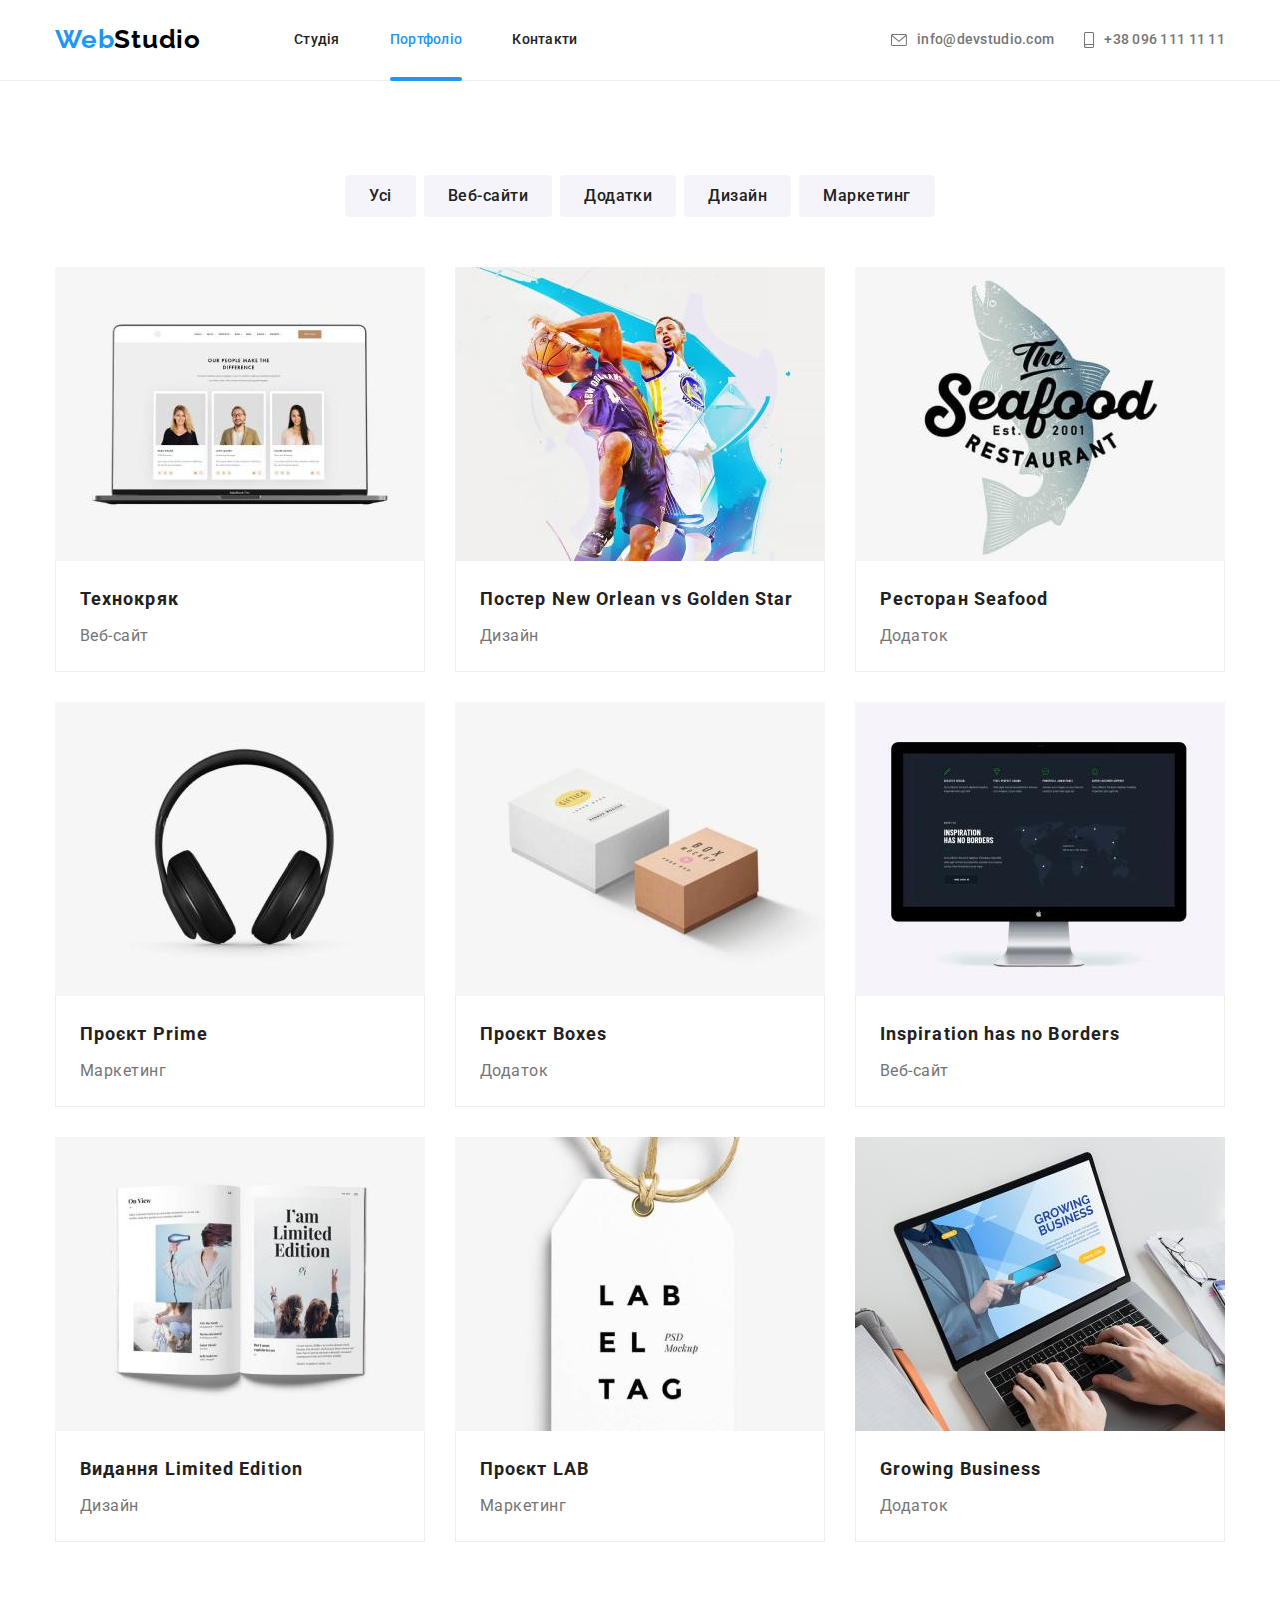
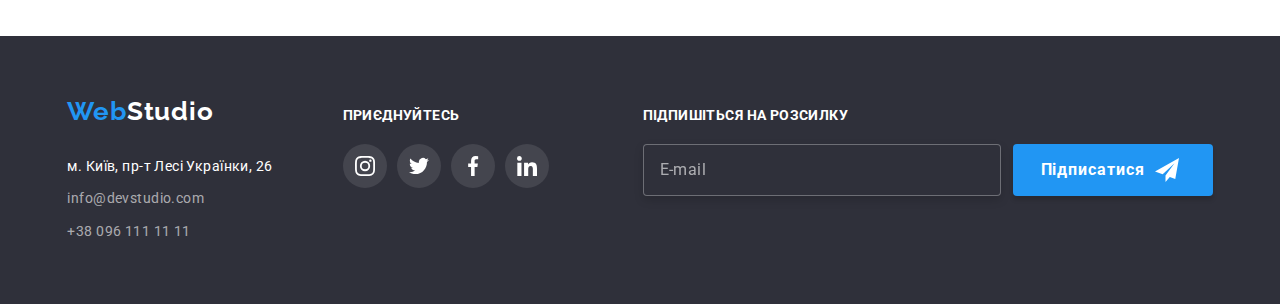
==== portfolio.html @ 41d8b54c "адаптує project" ====
<!DOCTYPE html>
<html lang="uk">
<head>
    <meta charset="UTF-8">
    <meta http-equiv="X-UA-Compatible" content="IE=edge">
    <meta name="viewport" content="width=device-width, initial-scale=1.0">
    <link rel="preconnect" href="https://fonts.googleapis.com">
    <link rel="preconnect" href="https://fonts.gstatic.com" crossorigin>
    <link href="https://fonts.googleapis.com/css2?family=Raleway:wght@700&family=Roboto:wght@400;500;700;900&display=swap"
        rel="stylesheet">
        
    <title>Сайт-Студія</title>

    <link rel="stylesheet" href="https://cdnjs.cloudflare.com/ajax/libs/modern-normalize/1.1.0/modern-normalize.min.css">
    <link rel="stylesheet" href="./css/main.min.css">
</head>
<body>

    <!--header-->
    <header class="page-header">
        <div class="container container--header">
            
            <nav class="bloc-nav">
                <a class="logo bloc-nav__logo" href="./index.html">
                    Web<span class="logo__accent">Studio</span>
                </a>
        
                <ul class="navigation-list">
                    <li class="navigation-list__item"><a class="navigation-list__link" href="./index.html">Студія</a></li>
                    <li class="navigation-list__item"><a class="navigation-list__link navigation-list__link--current" href="./portfolio.html">Портфоліо</a></li>
                    <li class="navigation-list__item"><a class="navigation-list__link" href="">Контакти</a></li>
                </ul>
            </nav>
        
            <ul class="contact-list">
                <li class="contact-list__item">
                    <a class="contact-list__link" href="mailto:info@devstudio.com">
                        <svg class="contact-list__icon" width="16" height="12">
                            <use href="./images/icons.svg#icon-envelope"></use>
                        </svg>
                        info@devstudio.com   
                    </a>
                </li>  

                <li class="contact-list__item">
                    <a class="contact-list__link" href="tel:+380961111111">
                        <svg class="contact-list__icon" width="10" height="16">
                            <use href="./images/icons.svg#icon-phone"></use>
                        </svg>
                        +38 096 111 11 11   
                    </a>
                </li> 
            </ul>
            
        </div>
    </header>
    
    <!--main Портфоліо-->
    <main class="page-portfolio">

        <!-- Секція "project" -->
        <section class="section">
            <div class="container">

                <!--Скритий заголовок-->
                <h1 class="visually-hidden">Портфоліо</h1>
                <ul class="filter-list">
                    <li class="filter-list__item">
                        <button class="filter-list__btn" type="button">Усі</button>
                    </li>
                    <li class="filter-list__item">
                        <button class="filter-list__btn" type="button">Веб-сайти</button>
                    </li>
                    <li class="filter-list__item">
                        <button class="filter-list__btn" type="button">Додатки</button>
                    </li>
                    <li class="filter-list__item">
                        <button class="filter-list__btn" type="button">Дизайн</button>
                    </li>
                    <li class="filter-list__item">
                        <button class="filter-list__btn" type="button">Маркетинг</button>
                    </li>
                </ul>
            
                <ul class="project-list">
                    <li class="project-list__item">
                        <a class="project-list__link" href="">

                            <div class="project-list__container">
                                <img src="./images/web-technokr.jpg" alt="Вигляд сайту Технокряк" width="370" height="294">
                                
                                <!-- Вспливаюча картка -->
                                <div class="project-list__overlay">
                                    <p class="project-list__text">
                                        Ресурс пропонує комплексні пропозиції з різним рівнем 
                                        функціоналу та сервісів. Все це дозволить відвідувачу 
                                        отримати вичерпні відомості про компанію чи приватну особу.
                                    </p>
                                </div>
                            </div>

                            <div class="project-list__card project-list__card--first">
                                <h2 class="project-list__title">Технокряк</h2>
                                <p class="project-list__descr">Веб-сайт</p>
                            </div>
                        </a>
                    </li>

                    <li class="project-list__item">
                        <a class="project-list__link" href="">

                            <div class="project-list__container">
                                <img src="./images/des-basket.jpg" alt="Два баскетболіста з м'ячем" width="370" height="294">
                            
                                <!-- Вспливаюча картка -->
                                <div class="project-list__overlay">
                                    <p class="project-list__text">
                                        Ресурс пропонує комплексні пропозиції з різним рівнем 
                                        функціоналу та сервісів. Все це дозволить відвідувачу 
                                        отримати вичерпні відомості про компанію чи приватну особу.
                                    </p>
                                </div>
                            </div>

                            <div class="project-list__card">
                                <h2 class="project-list__title">Постер New Orlean vs Golden Star</h2>
                                <p class="project-list__descr">Дизайн</p>
                            </div>
                        </a>
                    </li>

                    <li class="project-list__item">
                        <a class="project-list__link" href="">

                            <div class="project-list__container">
                                <img src="./images/add-seafood.jpg" alt="Логотип ресторану Seafood" width="370" height="294">

                                <!-- Вспливаюча картка -->
                                <div class="project-list__overlay">
                                    <p class="project-list__text">
                                        Ресурс пропонує комплексні пропозиції з різним рівнем 
                                        функціоналу та сервісів. Все це дозволить відвідувачу 
                                        отримати вичерпні відомості про компанію чи приватну особу.
                                    </p>
                                </div>
                            </div>

                            <div class="project-list__card">
                                <h2 class="project-list__title">Ресторан Seafood</h2>
                                <p class="project-list__descr">Додаток</p>
                            </div>    
                        </a>
                    </li>

                    <li class="project-list__item">
                        <a class="project-list__link" href="">

                            <div class="project-list__container">
                                <img src="./images/mark-prime.jpg" alt="Великі навушники" width="370" height="294">

                                <!-- Вспливаюча картка -->
                                <div class="project-list__overlay">
                                    <p class="project-list__text">
                                        Ресурс пропонує комплексні пропозиції з різним рівнем 
                                        функціоналу та сервісів. Все це дозволить відвідувачу 
                                        отримати вичерпні відомості про компанію чи приватну особу.
                                    </p>
                                </div>
                            </div>

                            <div class="project-list__card">
                                <h2 class="project-list__title">Проєкт Prime</h2>
                                <p class="project-list__descr">Маркетинг</p>
                            </div>
                        </a>
                    </li>

                    <li class="project-list__item">
                        <a class="project-list__link" href="">

                            <div class="project-list__container">
                                <img src="./images/add-boxes.jpg" alt="Вигляд додатку Boxes" width="370" height="294">

                                <!-- Вспливаюча картка -->
                                <div class="project-list__overlay">
                                    <p class="project-list__text">
                                        Ресурс пропонує комплексні пропозиції з різним рівнем 
                                        функціоналу та сервісів. Все це дозволить відвідувачу 
                                        отримати вичерпні відомості про компанію чи приватну особу.
                                    </p>
                                </div>
                            </div>

                            <div class="project-list__card">
                                <h2 class="project-list__title">Проєкт Boxes</h2>
                                <p class="project-list__descr">Додаток</p>
                            </div>
                        </a>
                    </li>

                    <li class="project-list__item">
                        <a class="project-list__link" href="">

                            <div class="project-list__container">
                                <img src="./images/web-inspiration.jpg" alt="Монітор комп'ютера" width="370" height="294">

                                <!-- Вспливаюча картка -->
                                <div class="project-list__overlay">
                                    <p class="project-list__text">
                                        Ресурс пропонує комплексні пропозиції з різним рівнем 
                                        функціоналу та сервісів. Все це дозволить відвідувачу 
                                        отримати вичерпні відомості про компанію чи приватну особу.
                                    </p>
                                </div>
                            </div>

                            <div class="project-list__card">
                                <h2 class="project-list__title">Inspiration has no Borders</h2>
                                <p class="project-list__descr">Веб-сайт</p>
                            </div>
                        </a>
                    </li>

                    <li class="project-list__item">
                        <a class="project-list__link" href="">

                            <div class="project-list__container">
                                <img src="./images/des-limited.jpg" alt="Журнал Limited Edition" width="370" height="294">

                                <!-- Вспливаюча картка -->
                                <div class="project-list__overlay">
                                    <p class="project-list__text">
                                        Ресурс пропонує комплексні пропозиції з різним рівнем 
                                        функціоналу та сервісів. Все це дозволить відвідувачу 
                                        отримати вичерпні відомості про компанію чи приватну особу.
                                    </p>
                                </div>
                            </div>

                            <div class="project-list__card">
                                <h2 class="project-list__title">Видання Limited Edition</h2>
                                <p class="project-list__descr">Дизайн</p>
                            </div>
                        </a>
                    </li>

                    <li class="project-list__item">
                        <a class="project-list__link" href="">

                            <div class="project-list__container">
                                <img src="./images/mark-lab.jpg" alt="Логотип проєкту LAB" width="370" height="294">

                                <!-- Вспливаюча картка -->
                                <div class="project-list__overlay">
                                    <p class="project-list__text">
                                        Ресурс пропонує комплексні пропозиції з різним рівнем 
                                        функціоналу та сервісів. Все це дозволить відвідувачу 
                                        отримати вичерпні відомості про компанію чи приватну особу.
                                    </p>
                                </div>
                            </div>

                            <div class="project-list__card">
                                <h2 class="project-list__title">Проєкт LAB</h2>
                                <p class="project-list__descr">Маркетинг</p>
                            </div>
                        </a>
                    </li>

                    <li class="project-list__item">
                        <a class="project-list__link" href="">

                            <div class="project-list__container">
                                <img src="./images/add-business.jpg" alt="Ноутбук з додатком Growing Business" width="370" height="294">

                                <!-- Вспливаюча картка -->
                                <div class="project-list__overlay">
                                    <p class="project-list__text">
                                        Ресурс пропонує комплексні пропозиції з різним рівнем 
                                        функціоналу та сервісів. Все це дозволить відвідувачу 
                                        отримати вичерпні відомості про компанію чи приватну особу.
                                    </p>
                                </div>
                            </div>

                            <div class="project-list__card">
                                <h2 class="project-list__title">Growing Business</h2>
                                <p class="project-list__descr">Додаток</p>
                            </div>
                        </a>
                    </li>
                </ul>

            </div>
        </section>

    </main>

    <!--footer-->
   <footer class="page-footer">
        <div class="container container--footer">
    
            <div class="bloc-residence">
                <a class="logo bloc-residence__logo" href="./index.html">
                    Web<span class="logo__accent bloc-residence__logo__accent">Studio</span>
                </a>

                <address class="residence">
                    <ul class="residence-list">
                        <li class="residence-list__item"><a class="residence-list__descr" href="https://goo.gl/maps/CPtrU1FHBa2aNyZL9" target="_blank"
                            rel="noopener noreferrer nofollow">м. Київ, пр-т Лесі Українки, 26</a>
                        </li>
                        <li class="residence-list__item"><a class="residence-list__link" href="mailto:info@devstudio.com">info@devstudio.com</a></li>
                        <li class="residence-list__item"><a class="residence-list__link" href="tel:+380961111111">+38 096 111 11 11</a></li>
                    </ul>
                </address>
            </div>

            <div class="bloc-join">
                <h3 class="bloc-join__title"><em class="bloc-join__slogan">Приєднуйтесь</em></h3>

                <!-- Блок  social-list -->

                <ul class="social-list">
                    <li class="social-list__item">
                        <a class="social-list__link bloc-join__social-list__link" aria-label="Instagram" href="">
                            <svg class="social-list__icon" width="20" height="20">
                                <use href="./images/icons.svg#icon-instagram"></use>
                            </svg>   
                        </a>
                    </li>  

                    <li class="social-list__item">
                        <a class="social-list__link bloc-join__social-list__link" aria-label="Twitter" href="">
                            <svg class="social-list__icon" width="20" height="20">
                                <use href="./images/icons.svg#icon-twitter"></use>
                            </svg>   
                        </a>
                    </li>  

                    <li class="social-list__item">
                        <a class="social-list__link bloc-join__social-list__link" aria-label="Facebook" href="">
                            <svg class="social-list__icon" width="20" height="20">
                                <use href="./images/icons.svg#icon-facebook"></use>
                            </svg>   
                        </a>
                    </li> 
                                
                    <li class="social-list__item">
                        <a class="social-list__link bloc-join__social-list__link" aria-label="Linkedin" href="">
                            <svg class="social-list__icon" width="20" height="20">
                                <use href="./images/icons.svg#icon-linkedin"></use>
                            </svg>   
                        </a>
                    </li> 

                </ul>
            </div>

            <div class="bloc-send">
                <p class="bloc-send__title">Підпишіться на розсилку</p>

                <form class="bloc-send__form">
                    <input class="bloc-send__input" type="email" name="send-mail" id="send-mail" placeholder="E-mail">

                    <button class="bloc-send__btn-submit" type="submit">Підписатися
                        <svg class="bloc-send__icon" width="24" height="24">
                            <use href="./images/icons.svg#icon-send"></use>
                        </svg>
                    </button> 

                </form>
            </div>

        </div>

    </footer>

</body>
</html>
---- css/main.min.css ----
:root{--primary-text-color: #757575;--secondary-text-color:#000000;--title-text-color: #212121;--accent-text-color:#FFFFFF;--link-text-color: rgba(255, 255, 255, 0.6);--primary-accent-color: #2196F3;--secondary-accent-color: #188CE8;--primary-background-color: #FFFFFF;--secondary-background-color: #F5F4FA;--hero-background-color:#C4C4C4;--footer-background-color: #2F303A;--header-border-color: #ECECEC;--project-border-color: #EEEEEE;--svg-primary-color: #AFB1B8;--footer-social-background-color:rgba(255, 255, 255, 0.1);--work-overlay-color:rgba(47, 48, 58, 0.8);--project-overlay-color: rgba(33, 150, 243, 0.9);--modal-backdrop-color:rgba(0, 0, 0, 0.2);--btn-shadow-color: rgba(0, 0, 0, 0.15);--team-shadow-color: 0px 1px 3px rgba(0, 0, 0, 0.12), 0px 1px 1px rgba(0, 0, 0, 0.14), 0px 2px 1px rgba(0, 0, 0, 0.2);--filter-shadow-color: 0px 3px 1px rgba(0, 0, 0, 0.1), 0px 1px 2px rgba(0, 0, 0, 0.08), 0px 2px 2px rgba(0, 0, 0, 0.12);--project-shadow-color: 0px 1px 1px rgba(0, 0, 0, 0.12), 0px 4px 4px rgba(0, 0, 0, 0.06), 1px 4px 6px rgba(0, 0, 0, 0.16);--drop-shadow-color: drop-shadow(0px 4px 4px rgba(0, 0, 0, 0.15));--form-placeholder-color: rgba(117, 117, 117, 0.5);--form-border-color: rgba(33, 33, 33, 0.2);--btn-border-color: rgba(0, 0, 0, 0.1);--form-footer-border-color: rgba(255, 255, 255, 0.3);--project-card-set-gap: 30px;--cubic-bezier: cubic-bezier(0.4, 0, 0.2, 1);--font-family-basic: Roboto, sans-serif;--font-family-special: "Raleway"}body{color:var(--primary-text-color);background-color:var(--primary-background-color);font-family:var(--font-family-basic)}h1,h2,h3,h4,h5,h6,p,ul{padding:0;margin:0}img{display:block;max-width:100%;height:auto}.section{padding-top:60px;padding-bottom:60px}@media screen and (min-width: 1200px){.section{padding-top:94px;padding-bottom:94px}}.container{padding-left:15px;padding-right:15px;margin-left:auto;margin-right:auto}@media screen and (min-width: 480px){.container{width:480px}}@media screen and (min-width: 768px){.container{width:768px}}@media screen and (min-width: 1200px){.container{width:1200px}}.visually-hidden{position:absolute;white-space:nowrap;width:1px;height:1px;overflow:hidden;border:0;padding:0;clip:rect(0 0 0 0);-webkit-clip-path:inset(50%);clip-path:inset(50%);margin:-1px}.logo{color:var(--primary-accent-color);font-family:var(--font-family-special);font-style:normal;font-weight:700;font-size:24px;line-height:1.16;letter-spacing:.03em;text-decoration:none}@media screen and (min-width: 1200px){.logo{font-size:26px;line-height:1.19}}.logo__accent{color:var(--secondary-text-color)}.page-header{border-bottom:1px solid var(--header-border-color)}.container--header{display:flex;align-items:center}.bloc-nav{display:flex}.bloc-nav__logo{display:block;padding-top:24px;padding-bottom:25px}.navigation-list{list-style:none;display:flex;margin-left:93px}.navigation-list__item:not(:first-child){margin-left:50px}.navigation-list__link{color:var(--title-text-color);font-weight:500;font-size:14px;line-height:1.14;letter-spacing:.02em;text-decoration:none;display:block;padding-top:32px;padding-bottom:32px;position:relative;transition:color 250ms var(--cubic-bezier)}.navigation-list__link:hover,.navigation-list__link:focus{color:var(--primary-accent-color)}.navigation-list__link--current{color:var(--primary-accent-color)}.navigation-list__link--current::after{content:"";display:block;height:4px;width:100%;border-radius:2px;background-color:var(--primary-accent-color);position:absolute;left:0;bottom:-1px}.contact-list{list-style:none;display:flex;margin-left:auto}.contact-list__item:not(:first-child){margin-left:30px}.contact-list__link{color:var(--primary-text-color);font-weight:500;font-size:14px;line-height:1.14;letter-spacing:.02em;text-decoration:none;padding-top:32px;padding-bottom:32px;display:flex;align-items:center;transition:color 250ms var(--cubic-bezier)}.contact-list__link:hover,.contact-list__link:focus{color:var(--primary-accent-color)}.contact-list__icon{fill:currentColor;margin-right:10px}.hero{text-align:center;padding:118px 0}@media screen and (min-width: 1200px){.hero{background-color:var(--hero-background-color);padding:200px 0}}.hero--overlay{max-width:100%;margin-left:auto;margin-right:auto;background-image:linear-gradient(to right, rgba(47, 48, 58, 0.4), rgba(47, 48, 58, 0.4)),url("../images/Img-hero.jpg");background-repeat:no-repeat;background-position:center;background-size:cover}@media screen and (min-width: 1200px){.hero--overlay{max-width:1600px}}.hero__title{color:var(--accent-text-color);font-weight:900;font-size:26px;line-height:1.61;letter-spacing:.06em;text-transform:uppercase;max-width:360px;margin:0 auto;margin-bottom:30px}@media screen and (min-width: 1200px){.hero__title{font-size:44px;line-height:1.36;max-width:696px}}.hero__btn{color:var(--accent-text-color);background-color:var(--primary-accent-color);cursor:pointer;border-radius:4px;font-weight:700;font-size:16px;line-height:1.87;letter-spacing:.06em;font-family:inherit;border-color:rgba(0,0,0,0);padding:10px 24px;box-shadow:0px 4px 4px var(--btn-shadow-color);transition:background-color 250ms var(--cubic-bezier)}.hero__btn:hover,.hero__btn:focus{background-color:var(--secondary-accent-color)}.advantage-list{list-style:none;margin-top:-30px}@media screen and (min-width: 768px){.advantage-list{display:flex;flex-wrap:wrap;margin-left:-30px}}.advantage-list__item{max-width:100%;margin-top:30px}@media screen and (min-width: 768px){.advantage-list__item{flex-basis:calc(50% - 30px);margin-left:30px}}@media screen and (min-width: 1200px){.advantage-list__item{flex-basis:calc(25% - 30px)}}.advantage-list__icon{width:100%;height:120px;background-color:var(--secondary-background-color);border-radius:4px;margin-bottom:30px;display:flex;justify-content:center;align-items:center}.advantage-list__title{color:var(--title-text-color);font-weight:700;font-size:14px;line-height:1.14;letter-spacing:.03em;text-transform:uppercase;margin-bottom:10px}.advantage-list__descr{font-size:14px;line-height:1.71;letter-spacing:.03em}.section--work{padding-top:0}@media screen and (max-width: 1199px){.section--work{display:none}}.work-title{color:var(--title-text-color);font-weight:700;font-size:36px;line-height:1.16;letter-spacing:.03em;text-align:center;margin-bottom:50px}.work-list{list-style:none;display:flex;justify-content:space-between}.work-list__item:not(:first-child){margin-left:30px}.work-list__box{position:relative}.work-list__title{color:var(--accent-text-color);background-color:var(--work-overlay-color);font-weight:700;font-size:14px;line-height:1.14;letter-spacing:.03em;text-transform:uppercase;text-align:center;padding-top:27px;padding-bottom:27px;position:absolute;width:100%;left:0;bottom:0}.section--team{background-color:var(--secondary-background-color)}.team-title{color:var(--title-text-color);font-weight:700;font-size:28px;line-height:1.17;letter-spacing:.03em;text-align:center;margin-bottom:30px}@media screen and (min-width: 1200px){.team-title{font-size:36px;line-height:1.16;margin-bottom:50px}}.team-list{list-style:none}@media screen and (min-width: 768px){.team-list{display:flex;justify-content:space-between;flex-wrap:wrap;margin-left:-30px;margin-top:-30px}}.team-list__item{max-width:100%;margin-top:30px;background-color:var(--primary-background-color);border-radius:0px 0px 4px 4px;text-align:center;box-shadow:var(--team-shadow-color)}@media screen and (min-width: 768px){.team-list__item{flex-basis:calc(50% - 30px);margin-left:30px}}@media screen and (min-width: 1200px){.team-list__item{flex-basis:calc(25% - 30px)}}.team-list__card{padding-top:30px;padding-bottom:24px}@media screen and (min-width: 1200px){.team-list__card{padding-bottom:30px}}.team-list__title{color:var(--title-text-color);font-weight:500;font-size:16px;line-height:1.18;letter-spacing:.03em;margin-bottom:10px}.team-list__descr{font-size:16px;line-height:1.18;letter-spacing:.03em;margin-bottom:16px}.social-list{list-style:none;display:flex;justify-content:center}.social-list__item{display:flex}.social-list__item:not(:first-child){margin-left:10px}.social-list__link{width:44px;height:44px;border-radius:50%;color:var(--svg-primary-color);display:flex;justify-content:center;align-items:center;transition:color 250ms var(--cubic-bezier),background-color 250ms var(--cubic-bezier)}.social-list__link:hover,.social-list__link:focus{color:var(--accent-text-color);background-color:var(--primary-accent-color)}.social-list__icon{display:block;fill:currentColor}.clients-title{color:var(--title-text-color);font-weight:700;font-size:28px;line-height:1.17;letter-spacing:.03em;text-align:center;margin-bottom:30px}@media screen and (min-width: 1200px){.clients-title{font-size:36px;line-height:1.16;margin-bottom:50px}}.clients-list{list-style:none;display:flex;flex-wrap:wrap;justify-content:center;margin-left:-30px;margin-top:-30px}@media screen and (min-width: 1200px){.clients-list{flex-wrap:nowrap}}.clients-list__item{display:flex;flex-basis:calc(50% - 30px);margin-left:30px;margin-top:30px}@media screen and (min-width: 768px){.clients-list__item{flex-basis:calc(33.3333333333% - 30px)}}@media screen and (min-width: 1200px){.clients-list__item{flex-basis:calc(16.6666666667% - 30px)}}.clients-list__link{width:100%;height:92px;border:1px solid var(--svg-primary-color);border-radius:4px;color:var(--svg-primary-color);display:flex;justify-content:center;align-items:center;transition:color 250ms var(--cubic-bezier),border-color 250ms var(--cubic-bezier)}.clients-list__link:hover,.clients-list__link:focus{color:var(--primary-accent-color);border-color:var(--primary-accent-color)}.clients-list__icon{display:block;fill:currentColor}.filter-list{list-style:none;display:flex;flex-wrap:wrap;width:100%}@media screen and (min-width: 480px)and (max-width: 767px){.filter-list{width:350px}}@media screen and (max-width: 767px){.filter-list{margin-right:-8px;margin-top:-15px;margin-bottom:70px}}@media screen and (min-width: 768px){.filter-list{justify-content:center;flex-wrap:nowrap;margin-bottom:30px}}@media screen and (min-width: 1200px){.filter-list{margin-bottom:50px}}.filter-list__item{margin-top:15px;display:flex}@media screen and (min-width: 768px){.filter-list__item{margin-top:0}}.filter-list__item:not(:last-child){margin-right:8px}.filter-list__btn{color:var(--title-text-color);background-color:var(--secondary-background-color);border-radius:4px;font-weight:500;font-size:16px;line-height:1.62;letter-spacing:.03em;cursor:pointer;font-family:inherit;border-color:rgba(0,0,0,0);box-shadow:none;padding:6px 22px;transition:color 250ms var(--cubic-bezier),background-color 250ms var(--cubic-bezier),box-shadow 250ms var(--cubic-bezier)}.filter-list__btn:hover,.filter-list__btn:focus{color:var(--accent-text-color);background-color:var(--primary-accent-color);box-shadow:var(--filter-shadow-color)}.project-list{list-style:none;margin-top:calc(-1*var(--project-card-set-gap))}@media screen and (min-width: 768px){.project-list{display:flex;flex-wrap:wrap;margin-left:calc(-1*var(--project-card-set-gap))}}.project-list__item{max-width:100%;margin-top:var(--project-card-set-gap)}@media screen and (min-width: 768px){.project-list__item{flex-basis:calc(50% - var(--project-card-set-gap));margin-left:var(--project-card-set-gap)}}@media screen and (min-width: 1200px){.project-list__item{flex-basis:calc(33.3333333333% - var(--project-card-set-gap))}}.project-list__link{text-decoration:none;display:block;box-shadow:none;transition:box-shadow 250ms var(--cubic-bezier)}.project-list__link:hover,.project-list__link:focus{box-shadow:var(--project-shadow-color)}.project-list__card{border-right:1px solid var(--project-border-color);border-bottom:1px solid var(--project-border-color);border-left:1px solid var(--project-border-color);padding:20px 24px}@media screen and (min-width: 768px)and (max-width: 1199px){.project-list__card--first{padding-bottom:56px}}.project-list__title{color:var(--title-text-color);font-weight:700;font-size:18px;line-height:2;letter-spacing:.06em;margin-bottom:4px}.project-list__descr{color:var(--primary-text-color);font-size:16px;line-height:1.87;letter-spacing:.03em}.project-list__container{position:relative;overflow:hidden}.project-list__link:hover .project-list__overlay,.project-list__link:focus .project-list__overlay{transform:translateY(-100%)}.project-list__overlay{background-color:var(--project-overlay-color);padding:63px 24px;position:absolute;top:100%;left:0;transform:translateY(0);transition:transform 250ms var(--cubic-bezier)}.project-list__text{color:var(--accent-text-color);font-size:18px;line-height:1.55;letter-spacing:.03em}.page-footer{background-color:var(--footer-background-color);padding-top:60px;padding-bottom:60px}@media screen and (min-width: 768px){.container--footer{display:flex;align-items:baseline;justify-content:center;flex-wrap:wrap}}.bloc-residence{text-align:center}@media screen and (max-width: 1199px){.bloc-residence{margin-bottom:60px}}@media screen and (min-width: 768px)and (max-width: 1199px){.bloc-residence{margin-right:165px}}@media screen and (min-width: 1200px){.bloc-residence{text-align:start;margin-right:70px}}.bloc-residence__logo{display:inline-block;margin-bottom:28px}.bloc-residence__logo__accent{color:var(--accent-text-color)}.residence{font-style:normal}.residence-list{list-style:none;display:inline-block}.residence-list__item:not(:first-child){margin-top:9px}.residence-list__descr{color:var(--accent-text-color);font-size:14px;line-height:1.71;letter-spacing:.03em;text-decoration:none;display:block;transition:color 250ms var(--cubic-bezier)}.residence-list__link{color:var(--link-text-color);font-size:14px;line-height:1.71;letter-spacing:.03em;text-decoration:none;display:block;transition:color 250ms var(--cubic-bezier)}.residence-list__descr:hover,.residence-list__descr:focus,.residence-list__link:hover,.residence-list__link:focus{color:var(--primary-accent-color)}.bloc-join{text-align:center}@media screen and (max-width: 767px){.bloc-join{margin-bottom:60px}}@media screen and (min-width: 1200px){.bloc-join{text-align:start;margin-right:94px}}.bloc-join__title{color:var(--accent-text-color);font-weight:700;font-size:14px;line-height:1.14;letter-spacing:.03em;text-transform:uppercase;margin-bottom:20px}.bloc-join__slogan{font-style:normal}.bloc-join__social-list__link{color:var(--accent-text-color);background-color:var(--footer-social-background-color)}.bloc-join__social-list__link:hover,.bloc-join__social-list__link:focus{background-color:var(--primary-accent-color)}.bloc-send{text-align:center}@media screen and (min-width: 1200px){.bloc-send{text-align:start}}.bloc-send__title{color:var(--accent-text-color);font-weight:700;font-size:14px;line-height:1.14;letter-spacing:.03em;text-transform:uppercase;margin-bottom:20px}@media screen and (min-width: 1200px){.bloc-send__form{display:flex}}.bloc-send__input{color:var(--accent-text-color);background-color:var(--footer-background-color);font-size:16px;line-height:1.25;letter-spacing:.03em;border:1px solid var(--form-footer-border-color);filter:var(--drop-shadow-color);border-radius:4px;width:450px;margin:0;padding:15px 16px}@media screen and (max-width: 479px){.bloc-send__input{width:100%}}@media screen and (max-width: 1199px){.bloc-send__input{margin-bottom:20px}}@media screen and (min-width: 1200px){.bloc-send__input{width:358px;margin-right:12px}}.bloc-send__input::-moz-placeholder{color:var(--link-text-color);font-size:16px;line-height:1.25;letter-spacing:.03em}.bloc-send__input:-ms-input-placeholder{color:var(--link-text-color);font-size:16px;line-height:1.25;letter-spacing:.03em}.bloc-send__input::placeholder{color:var(--link-text-color);font-size:16px;line-height:1.25;letter-spacing:.03em}.bloc-send__btn-submit{color:var(--accent-text-color);background-color:var(--primary-accent-color);cursor:pointer;border-radius:4px;font-weight:700;font-size:16px;line-height:1.87;letter-spacing:.06em;font-family:inherit;border:none;display:flex;align-items:center;min-width:200px;padding:10px 28px;margin-left:auto;margin-right:auto;box-shadow:0px 4px 4px var(--btn-shadow-color)}.bloc-send__icon{fill:currentColor;margin-left:10px}.backdrop{position:fixed;top:0;left:0;width:100%;height:100%;background-color:var(--modal-backdrop-color);opacity:1;transition:opacity 250ms var(--cubic-bezier)}.backdrop--is-hidden{opacity:0;pointer-events:none}.backdrop--is-hidden .modal{transform:translate(-50%, -50%) scale(0.9)}.modal{position:absolute;top:50%;left:50%;height:581px;width:528px;background-color:var(--primary-background-color);padding:40px;transform:translate(-50%, -50%) scale(1);transition:transform 250ms var(--cubic-bezier)}.modal__btn-close{width:30px;height:30px;border-radius:50%;border:1px solid var(--btn-border-color);background-color:var(--primary-background-color);cursor:pointer;display:flex;justify-content:center;align-items:center;position:absolute;top:8px;right:8px;transition:color 250ms var(--cubic-bezier)}.modal__btn-close:hover{color:var(--primary-accent-color)}.modal__icon-close{fill:currentColor}.modal__title{color:var(--title-text-color);font-weight:700;font-size:20px;line-height:1.15;letter-spacing:.03em;text-align:center;margin-bottom:12px}.form{display:block}.form__field{color:var(--primary-text-color);font-size:12px;line-height:1.16;letter-spacing:.01em;display:flex;flex-direction:column;margin-bottom:10px;position:relative}.form__field--last{margin-bottom:20px}.form__input{margin:0;padding-left:42px;padding-right:16px;height:40px;border:1px solid var(--form-border-color);border-radius:4px;margin-top:4px;transition:border-color 250ms var(--cubic-bezier),outline 250ms var(--cubic-bezier)}.form__input:focus{border-color:var(--primary-accent-color);outline:.1px var(--primary-accent-color);outline-style:solid}.form__input:focus+.form__icon{fill:var(--primary-accent-color)}.form__icon{fill:var(--title-text-color);position:absolute;top:50%;margin-left:12px;transition:fill 250ms var(--cubic-bezier)}.form__textarea{padding:12px 16px;height:120px;margin-top:4px;resize:none;border:1px solid var(--form-border-color);border-radius:4px;transition:border-color 250ms var(--cubic-bezier),outline 250ms var(--cubic-bezier)}.form__textarea:focus{border-color:var(--primary-accent-color);outline:.1px var(--primary-accent-color);outline-style:solid}.form__textarea::-moz-placeholder{font-size:12px;line-height:1.16;letter-spacing:.01em;color:var(--form-placeholder-color)}.form__textarea:-ms-input-placeholder{font-size:12px;line-height:1.16;letter-spacing:.01em;color:var(--form-placeholder-color)}.form__textarea::placeholder{font-size:12px;line-height:1.16;letter-spacing:.01em;color:var(--form-placeholder-color)}.form__check{margin-bottom:30px;display:flex;align-items:center;position:relative}.form__label-check{font-size:14px;line-height:1.71;letter-spacing:.03em;color:var(--primary-text-color);display:flex;align-items:center;position:relative;padding-left:35px}.form__input-check{position:absolute;white-space:nowrap;width:1px;height:1px;overflow:hidden;border:0;padding:0;clip:rect(0 0 0 0);-webkit-clip-path:inset(50%);clip-path:inset(50%);margin:-1px}.form__input-check:checked+.form__icon-check{background-color:var(--primary-accent-color);border:rgba(0,0,0,0)}.form__icon-check{margin-left:12px;fill:var(--accent-text-color);border:2px solid var(--title-text-color);border-radius:2px;background-color:var(--primary-background-color);position:absolute;left:0;transition:background-color 250ms var(--cubic-bezier),border 250ms var(--cubic-bezier)}.form__contract-check{position:relative;margin-left:5px}.form__link-contract{font-size:14px;line-height:1.71;letter-spacing:.03em;color:var(--primary-accent-color);text-decoration:none}.form__link-contract::after{content:"";display:block;height:.5px;width:100%;background-color:var(--primary-accent-color);position:absolute;left:0;bottom:5.5px}.form__bloc-btn{display:flex;justify-content:center}.form__btn-submit{color:var(--accent-text-color);background-color:var(--primary-accent-color);cursor:pointer;border-radius:4px;font-weight:700;font-size:16px;line-height:1.87;letter-spacing:.06em;font-family:inherit;border:none;min-width:200px;padding:10px 52px;box-shadow:0px 4px 4px var(--btn-shadow-color);transition:background-color 250ms var(--cubic-bezier)}.form__btn-submit:hover{background-color:var(--secondary-accent-color)}/*# sourceMappingURL=main.min.css.map */
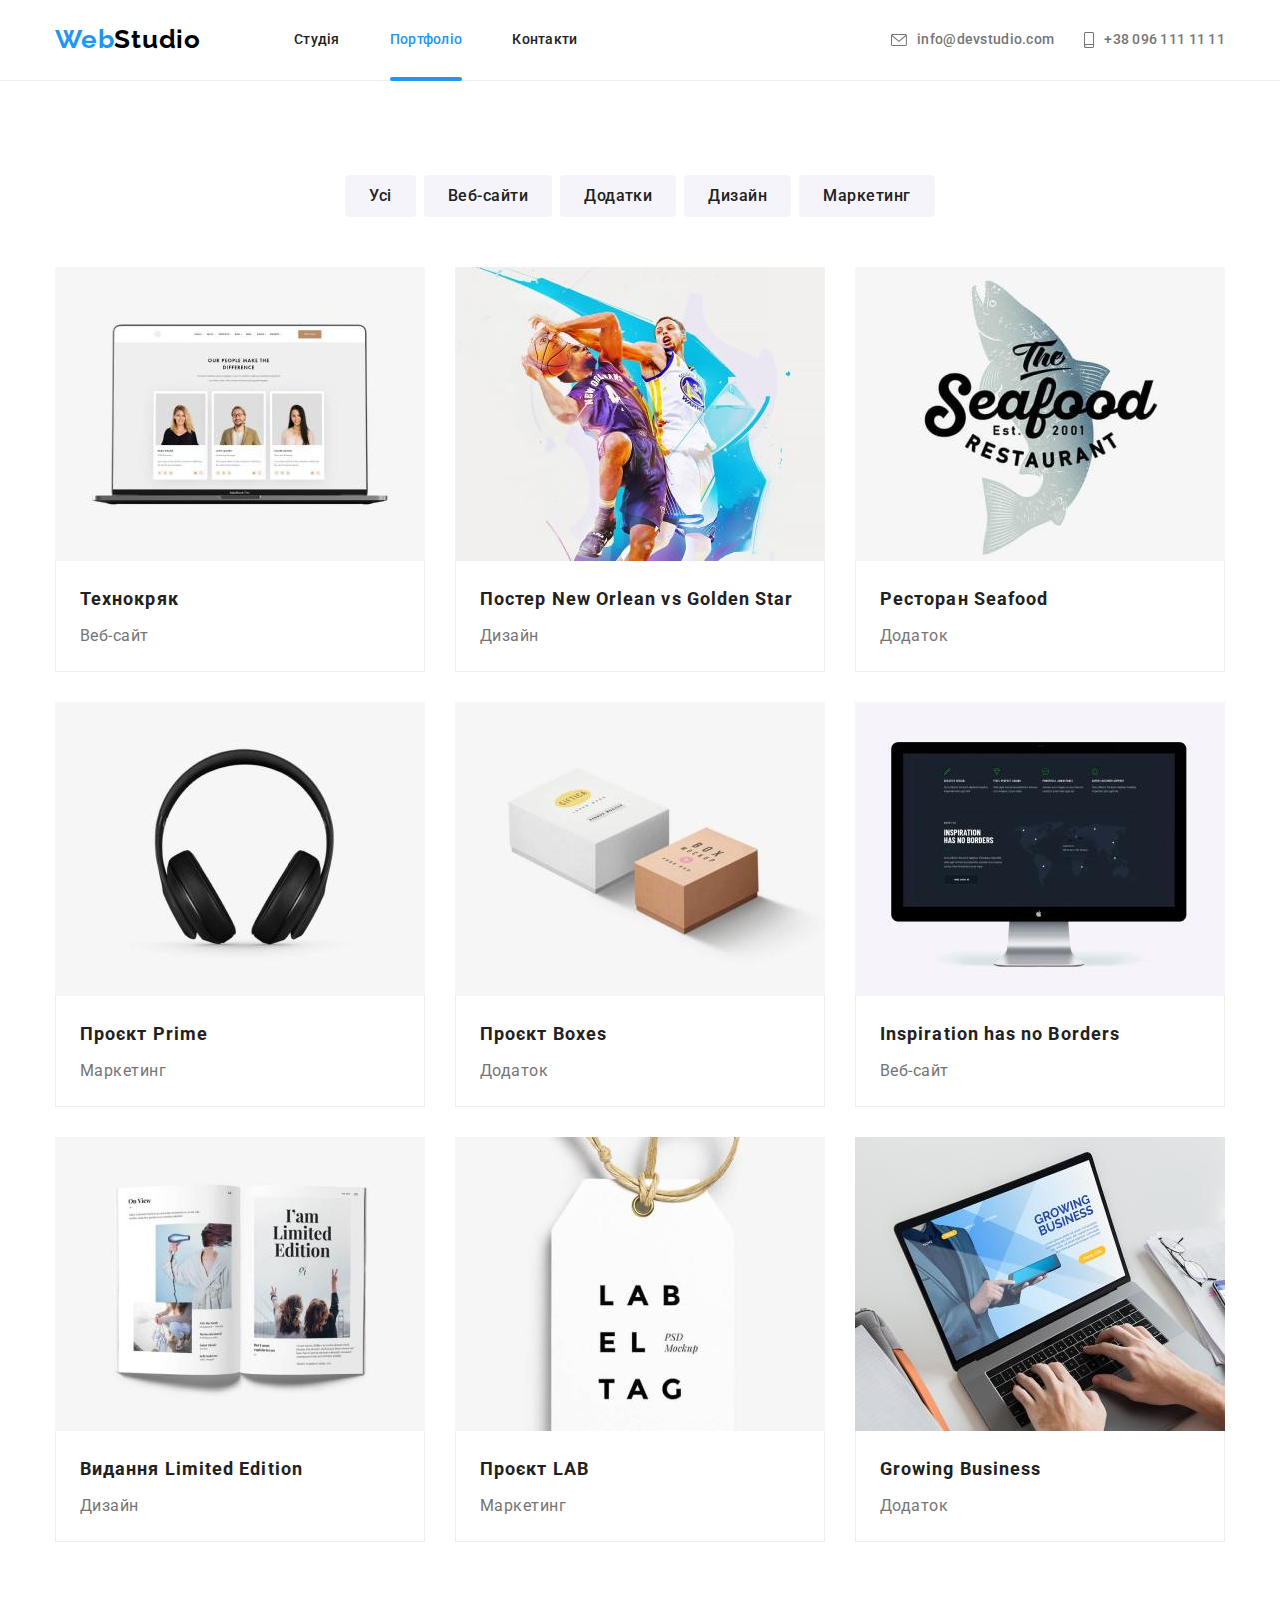
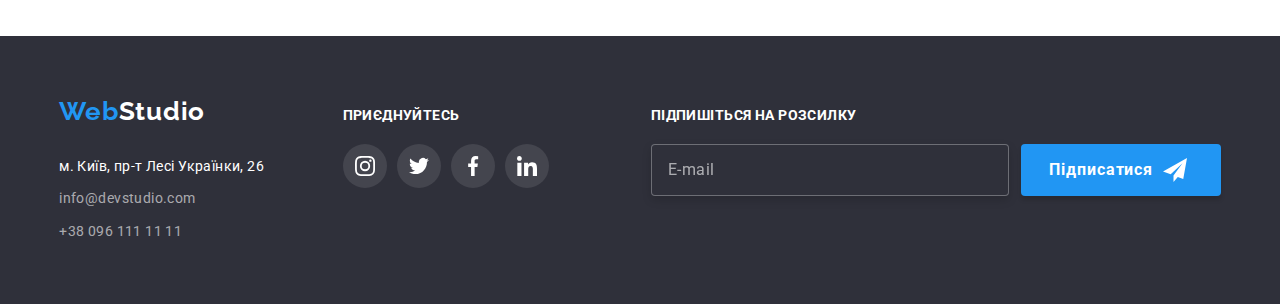
==== commit 65f01fac: "Update portfolio.html" ====
--- a/portfolio.html
+++ b/portfolio.html
@@ -24,6 +24,18 @@
                 <a class="logo bloc-nav__logo" href="./index.html">
                     Web<span class="logo__accent">Studio</span>
                 </a>
+
+                <!-- Перемикач мобільного меню -->
+                <button 
+                    type="button" 
+                    class="mobile-menu__button js-open-menu"
+                    aria-expanded="false"
+                    aria-controls="mobile-menu"
+                >
+                    <svg width="40" height="40" aria-label="Перемикач мобільного меню">
+                        <use class="mobile-menu__icon-open" href="./images/icons.svg#icon-menu_40px"></use>
+                    </svg>
+                </button>
         
                 <ul class="navigation-list">
                     <li class="navigation-list__item"><a class="navigation-list__link" href="./index.html">Студія</a></li>
@@ -99,7 +111,7 @@
                                 </div>
                             </div>
 
-                            <div class="project-list__card project-list__card--first">
+                            <div class="project-list__card">
                                 <h2 class="project-list__title">Технокряк</h2>
                                 <p class="project-list__descr">Веб-сайт</p>
                             </div>
@@ -376,5 +388,61 @@
 
     </footer>
 
+    <!-- Mobile menu -->
+    <div class="mobile-menu js-menu-container" id="mobile-menu">
+
+        <button 
+            type="button" 
+            class="mobile-menu__button js-close-menu"
+            aria-expanded="false"
+            aria-controls="mobile-menu"
+        >
+            <svg width="40" height="40" aria-label="Перемикач мобільного меню">
+                <use class="mobile-menu__icon-close" href="./images/icons.svg#icon-close_40px"></use>
+            </svg>
+        </button>
+        
+        <ul class="mobile-menu__list">
+          <li class="mobile-menu__item">
+            <a href="./index.html" class="mobile-menu__link">Студія</a>
+          </li>
+          <li class="mobile-menu__item">
+            <a href="./portfolio.html" class="mobile-menu__link mobile-menu__link--current">Портфоліо</a>
+          </li>
+          <li class="mobile-menu__item">
+            <a href="#" class="mobile-menu__link">Контакти</a>
+          </li>
+        </ul>
+
+        <!-- Mobile menu  Список контактів -->
+
+        <ul class="mobile-menu-contact">
+            <li class="mobile-menu-contact__item"><a class="mobile-menu-contact__link mobile-menu-contact__link--tel" href="tel:+380961111111">+38 096 111 11 11</a></li>
+            <li class="mobile-menu-contact__item"><a class="mobile-menu-contact__link mobile-menu-contact__link--mailto" href="mailto:info@devstudio.com">info@devstudio.com</a></li>
+        </ul>
+
+        <!-- Mobile menu  Список соціальних мереж -->
+
+        <ul class="mobile-menu-social">
+            <li class="mobile-menu-social__item">
+                <a class="mobile-menu-social__link" aria-label="Instagram" href="">Instagram</a>
+            </li>  
+
+            <li class="mobile-menu-social__item">
+                <a class="mobile-menu-social__link" aria-label="Twitter" href="">Twitter</a>
+            </li>  
+
+            <li class="mobile-menu-social__item">
+                <a class="mobile-menu-social__link" aria-label="Facebook" href="">Facebook</a>
+            </li>               
+                        
+            <li class="mobile-menu-social__item">
+                <a class="mobile-menu-social__link" aria-label="Linkedin" href="">Linkedin</a>
+            </li>             
+        </ul>              
+
+    </div>
+
+    <script src="./js/mobile-menu.js"></script>
 </body>
 </html>--- a/css/main.min.css
+++ b/css/main.min.css
@@ -1 +1 @@
-:root{--primary-text-color: #757575;--secondary-text-color:#000000;--title-text-color: #212121;--accent-text-color:#FFFFFF;--link-text-color: rgba(255, 255, 255, 0.6);--primary-accent-color: #2196F3;--secondary-accent-color: #188CE8;--primary-background-color: #FFFFFF;--secondary-background-color: #F5F4FA;--hero-background-color:#C4C4C4;--footer-background-color: #2F303A;--header-border-color: #ECECEC;--project-border-color: #EEEEEE;--svg-primary-color: #AFB1B8;--footer-social-background-color:rgba(255, 255, 255, 0.1);--work-overlay-color:rgba(47, 48, 58, 0.8);--project-overlay-color: rgba(33, 150, 243, 0.9);--modal-backdrop-color:rgba(0, 0, 0, 0.2);--btn-shadow-color: rgba(0, 0, 0, 0.15);--team-shadow-color: 0px 1px 3px rgba(0, 0, 0, 0.12), 0px 1px 1px rgba(0, 0, 0, 0.14), 0px 2px 1px rgba(0, 0, 0, 0.2);--filter-shadow-color: 0px 3px 1px rgba(0, 0, 0, 0.1), 0px 1px 2px rgba(0, 0, 0, 0.08), 0px 2px 2px rgba(0, 0, 0, 0.12);--project-shadow-color: 0px 1px 1px rgba(0, 0, 0, 0.12), 0px 4px 4px rgba(0, 0, 0, 0.06), 1px 4px 6px rgba(0, 0, 0, 0.16);--drop-shadow-color: drop-shadow(0px 4px 4px rgba(0, 0, 0, 0.15));--form-placeholder-color: rgba(117, 117, 117, 0.5);--form-border-color: rgba(33, 33, 33, 0.2);--btn-border-color: rgba(0, 0, 0, 0.1);--form-footer-border-color: rgba(255, 255, 255, 0.3);--project-card-set-gap: 30px;--cubic-bezier: cubic-bezier(0.4, 0, 0.2, 1);--font-family-basic: Roboto, sans-serif;--font-family-special: "Raleway"}body{color:var(--primary-text-color);background-color:var(--primary-background-color);font-family:var(--font-family-basic)}h1,h2,h3,h4,h5,h6,p,ul{padding:0;margin:0}img{display:block;max-width:100%;height:auto}.section{padding-top:60px;padding-bottom:60px}@media screen and (min-width: 1200px){.section{padding-top:94px;padding-bottom:94px}}.container{padding-left:15px;padding-right:15px;margin-left:auto;margin-right:auto}@media screen and (min-width: 480px){.container{width:480px}}@media screen and (min-width: 768px){.container{width:768px}}@media screen and (min-width: 1200px){.container{width:1200px}}.visually-hidden{position:absolute;white-space:nowrap;width:1px;height:1px;overflow:hidden;border:0;padding:0;clip:rect(0 0 0 0);-webkit-clip-path:inset(50%);clip-path:inset(50%);margin:-1px}.logo{color:var(--primary-accent-color);font-family:var(--font-family-special);font-style:normal;font-weight:700;font-size:24px;line-height:1.16;letter-spacing:.03em;text-decoration:none}@media screen and (min-width: 1200px){.logo{font-size:26px;line-height:1.19}}.logo__accent{color:var(--secondary-text-color)}.page-header{border-bottom:1px solid var(--header-border-color)}.container--header{display:flex;align-items:center}.bloc-nav{display:flex}.bloc-nav__logo{display:block;padding-top:24px;padding-bottom:25px}.navigation-list{list-style:none;display:flex;margin-left:93px}.navigation-list__item:not(:first-child){margin-left:50px}.navigation-list__link{color:var(--title-text-color);font-weight:500;font-size:14px;line-height:1.14;letter-spacing:.02em;text-decoration:none;display:block;padding-top:32px;padding-bottom:32px;position:relative;transition:color 250ms var(--cubic-bezier)}.navigation-list__link:hover,.navigation-list__link:focus{color:var(--primary-accent-color)}.navigation-list__link--current{color:var(--primary-accent-color)}.navigation-list__link--current::after{content:"";display:block;height:4px;width:100%;border-radius:2px;background-color:var(--primary-accent-color);position:absolute;left:0;bottom:-1px}.contact-list{list-style:none;display:flex;margin-left:auto}.contact-list__item:not(:first-child){margin-left:30px}.contact-list__link{color:var(--primary-text-color);font-weight:500;font-size:14px;line-height:1.14;letter-spacing:.02em;text-decoration:none;padding-top:32px;padding-bottom:32px;display:flex;align-items:center;transition:color 250ms var(--cubic-bezier)}.contact-list__link:hover,.contact-list__link:focus{color:var(--primary-accent-color)}.contact-list__icon{fill:currentColor;margin-right:10px}.hero{text-align:center;padding:118px 0}@media screen and (min-width: 1200px){.hero{background-color:var(--hero-background-color);padding:200px 0}}.hero--overlay{max-width:100%;margin-left:auto;margin-right:auto;background-image:linear-gradient(to right, rgba(47, 48, 58, 0.4), rgba(47, 48, 58, 0.4)),url("../images/Img-hero.jpg");background-repeat:no-repeat;background-position:center;background-size:cover}@media screen and (min-width: 1200px){.hero--overlay{max-width:1600px}}.hero__title{color:var(--accent-text-color);font-weight:900;font-size:26px;line-height:1.61;letter-spacing:.06em;text-transform:uppercase;max-width:360px;margin:0 auto;margin-bottom:30px}@media screen and (min-width: 1200px){.hero__title{font-size:44px;line-height:1.36;max-width:696px}}.hero__btn{color:var(--accent-text-color);background-color:var(--primary-accent-color);cursor:pointer;border-radius:4px;font-weight:700;font-size:16px;line-height:1.87;letter-spacing:.06em;font-family:inherit;border-color:rgba(0,0,0,0);padding:10px 24px;box-shadow:0px 4px 4px var(--btn-shadow-color);transition:background-color 250ms var(--cubic-bezier)}.hero__btn:hover,.hero__btn:focus{background-color:var(--secondary-accent-color)}.advantage-list{list-style:none;margin-top:-30px}@media screen and (min-width: 768px){.advantage-list{display:flex;flex-wrap:wrap;margin-left:-30px}}.advantage-list__item{max-width:100%;margin-top:30px}@media screen and (min-width: 768px){.advantage-list__item{flex-basis:calc(50% - 30px);margin-left:30px}}@media screen and (min-width: 1200px){.advantage-list__item{flex-basis:calc(25% - 30px)}}.advantage-list__icon{width:100%;height:120px;background-color:var(--secondary-background-color);border-radius:4px;margin-bottom:30px;display:flex;justify-content:center;align-items:center}.advantage-list__title{color:var(--title-text-color);font-weight:700;font-size:14px;line-height:1.14;letter-spacing:.03em;text-transform:uppercase;margin-bottom:10px}.advantage-list__descr{font-size:14px;line-height:1.71;letter-spacing:.03em}.section--work{padding-top:0}@media screen and (max-width: 1199px){.section--work{display:none}}.work-title{color:var(--title-text-color);font-weight:700;font-size:36px;line-height:1.16;letter-spacing:.03em;text-align:center;margin-bottom:50px}.work-list{list-style:none;display:flex;justify-content:space-between}.work-list__item:not(:first-child){margin-left:30px}.work-list__box{position:relative}.work-list__title{color:var(--accent-text-color);background-color:var(--work-overlay-color);font-weight:700;font-size:14px;line-height:1.14;letter-spacing:.03em;text-transform:uppercase;text-align:center;padding-top:27px;padding-bottom:27px;position:absolute;width:100%;left:0;bottom:0}.section--team{background-color:var(--secondary-background-color)}.team-title{color:var(--title-text-color);font-weight:700;font-size:28px;line-height:1.17;letter-spacing:.03em;text-align:center;margin-bottom:30px}@media screen and (min-width: 1200px){.team-title{font-size:36px;line-height:1.16;margin-bottom:50px}}.team-list{list-style:none}@media screen and (min-width: 768px){.team-list{display:flex;justify-content:space-between;flex-wrap:wrap;margin-left:-30px;margin-top:-30px}}.team-list__item{max-width:100%;margin-top:30px;background-color:var(--primary-background-color);border-radius:0px 0px 4px 4px;text-align:center;box-shadow:var(--team-shadow-color)}@media screen and (min-width: 768px){.team-list__item{flex-basis:calc(50% - 30px);margin-left:30px}}@media screen and (min-width: 1200px){.team-list__item{flex-basis:calc(25% - 30px)}}.team-list__card{padding-top:30px;padding-bottom:24px}@media screen and (min-width: 1200px){.team-list__card{padding-bottom:30px}}.team-list__title{color:var(--title-text-color);font-weight:500;font-size:16px;line-height:1.18;letter-spacing:.03em;margin-bottom:10px}.team-list__descr{font-size:16px;line-height:1.18;letter-spacing:.03em;margin-bottom:16px}.social-list{list-style:none;display:flex;justify-content:center}.social-list__item{display:flex}.social-list__item:not(:first-child){margin-left:10px}.social-list__link{width:44px;height:44px;border-radius:50%;color:var(--svg-primary-color);display:flex;justify-content:center;align-items:center;transition:color 250ms var(--cubic-bezier),background-color 250ms var(--cubic-bezier)}.social-list__link:hover,.social-list__link:focus{color:var(--accent-text-color);background-color:var(--primary-accent-color)}.social-list__icon{display:block;fill:currentColor}.clients-title{color:var(--title-text-color);font-weight:700;font-size:28px;line-height:1.17;letter-spacing:.03em;text-align:center;margin-bottom:30px}@media screen and (min-width: 1200px){.clients-title{font-size:36px;line-height:1.16;margin-bottom:50px}}.clients-list{list-style:none;display:flex;flex-wrap:wrap;justify-content:center;margin-left:-30px;margin-top:-30px}@media screen and (min-width: 1200px){.clients-list{flex-wrap:nowrap}}.clients-list__item{display:flex;flex-basis:calc(50% - 30px);margin-left:30px;margin-top:30px}@media screen and (min-width: 768px){.clients-list__item{flex-basis:calc(33.3333333333% - 30px)}}@media screen and (min-width: 1200px){.clients-list__item{flex-basis:calc(16.6666666667% - 30px)}}.clients-list__link{width:100%;height:92px;border:1px solid var(--svg-primary-color);border-radius:4px;color:var(--svg-primary-color);display:flex;justify-content:center;align-items:center;transition:color 250ms var(--cubic-bezier),border-color 250ms var(--cubic-bezier)}.clients-list__link:hover,.clients-list__link:focus{color:var(--primary-accent-color);border-color:var(--primary-accent-color)}.clients-list__icon{display:block;fill:currentColor}.filter-list{list-style:none;display:flex;flex-wrap:wrap;width:100%}@media screen and (min-width: 480px)and (max-width: 767px){.filter-list{width:350px}}@media screen and (max-width: 767px){.filter-list{margin-right:-8px;margin-top:-15px;margin-bottom:70px}}@media screen and (min-width: 768px){.filter-list{justify-content:center;flex-wrap:nowrap;margin-bottom:30px}}@media screen and (min-width: 1200px){.filter-list{margin-bottom:50px}}.filter-list__item{margin-top:15px;display:flex}@media screen and (min-width: 768px){.filter-list__item{margin-top:0}}.filter-list__item:not(:last-child){margin-right:8px}.filter-list__btn{color:var(--title-text-color);background-color:var(--secondary-background-color);border-radius:4px;font-weight:500;font-size:16px;line-height:1.62;letter-spacing:.03em;cursor:pointer;font-family:inherit;border-color:rgba(0,0,0,0);box-shadow:none;padding:6px 22px;transition:color 250ms var(--cubic-bezier),background-color 250ms var(--cubic-bezier),box-shadow 250ms var(--cubic-bezier)}.filter-list__btn:hover,.filter-list__btn:focus{color:var(--accent-text-color);background-color:var(--primary-accent-color);box-shadow:var(--filter-shadow-color)}.project-list{list-style:none;margin-top:calc(-1*var(--project-card-set-gap))}@media screen and (min-width: 768px){.project-list{display:flex;flex-wrap:wrap;margin-left:calc(-1*var(--project-card-set-gap))}}.project-list__item{max-width:100%;margin-top:var(--project-card-set-gap)}@media screen and (min-width: 768px){.project-list__item{flex-basis:calc(50% - var(--project-card-set-gap));margin-left:var(--project-card-set-gap)}}@media screen and (min-width: 1200px){.project-list__item{flex-basis:calc(33.3333333333% - var(--project-card-set-gap))}}.project-list__link{text-decoration:none;display:block;box-shadow:none;transition:box-shadow 250ms var(--cubic-bezier)}.project-list__link:hover,.project-list__link:focus{box-shadow:var(--project-shadow-color)}.project-list__card{border-right:1px solid var(--project-border-color);border-bottom:1px solid var(--project-border-color);border-left:1px solid var(--project-border-color);padding:20px 24px}@media screen and (min-width: 768px)and (max-width: 1199px){.project-list__card--first{padding-bottom:56px}}.project-list__title{color:var(--title-text-color);font-weight:700;font-size:18px;line-height:2;letter-spacing:.06em;margin-bottom:4px}.project-list__descr{color:var(--primary-text-color);font-size:16px;line-height:1.87;letter-spacing:.03em}.project-list__container{position:relative;overflow:hidden}.project-list__link:hover .project-list__overlay,.project-list__link:focus .project-list__overlay{transform:translateY(-100%)}.project-list__overlay{background-color:var(--project-overlay-color);padding:63px 24px;position:absolute;top:100%;left:0;transform:translateY(0);transition:transform 250ms var(--cubic-bezier)}.project-list__text{color:var(--accent-text-color);font-size:18px;line-height:1.55;letter-spacing:.03em}.page-footer{background-color:var(--footer-background-color);padding-top:60px;padding-bottom:60px}@media screen and (min-width: 768px){.container--footer{display:flex;align-items:baseline;justify-content:center;flex-wrap:wrap}}.bloc-residence{text-align:center}@media screen and (max-width: 1199px){.bloc-residence{margin-bottom:60px}}@media screen and (min-width: 768px)and (max-width: 1199px){.bloc-residence{margin-right:165px}}@media screen and (min-width: 1200px){.bloc-residence{text-align:start;margin-right:70px}}.bloc-residence__logo{display:inline-block;margin-bottom:28px}.bloc-residence__logo__accent{color:var(--accent-text-color)}.residence{font-style:normal}.residence-list{list-style:none;display:inline-block}.residence-list__item:not(:first-child){margin-top:9px}.residence-list__descr{color:var(--accent-text-color);font-size:14px;line-height:1.71;letter-spacing:.03em;text-decoration:none;display:block;transition:color 250ms var(--cubic-bezier)}.residence-list__link{color:var(--link-text-color);font-size:14px;line-height:1.71;letter-spacing:.03em;text-decoration:none;display:block;transition:color 250ms var(--cubic-bezier)}.residence-list__descr:hover,.residence-list__descr:focus,.residence-list__link:hover,.residence-list__link:focus{color:var(--primary-accent-color)}.bloc-join{text-align:center}@media screen and (max-width: 767px){.bloc-join{margin-bottom:60px}}@media screen and (min-width: 1200px){.bloc-join{text-align:start;margin-right:94px}}.bloc-join__title{color:var(--accent-text-color);font-weight:700;font-size:14px;line-height:1.14;letter-spacing:.03em;text-transform:uppercase;margin-bottom:20px}.bloc-join__slogan{font-style:normal}.bloc-join__social-list__link{color:var(--accent-text-color);background-color:var(--footer-social-background-color)}.bloc-join__social-list__link:hover,.bloc-join__social-list__link:focus{background-color:var(--primary-accent-color)}.bloc-send{text-align:center}@media screen and (min-width: 1200px){.bloc-send{text-align:start}}.bloc-send__title{color:var(--accent-text-color);font-weight:700;font-size:14px;line-height:1.14;letter-spacing:.03em;text-transform:uppercase;margin-bottom:20px}@media screen and (min-width: 1200px){.bloc-send__form{display:flex}}.bloc-send__input{color:var(--accent-text-color);background-color:var(--footer-background-color);font-size:16px;line-height:1.25;letter-spacing:.03em;border:1px solid var(--form-footer-border-color);filter:var(--drop-shadow-color);border-radius:4px;width:450px;margin:0;padding:15px 16px}@media screen and (max-width: 479px){.bloc-send__input{width:100%}}@media screen and (max-width: 1199px){.bloc-send__input{margin-bottom:20px}}@media screen and (min-width: 1200px){.bloc-send__input{width:358px;margin-right:12px}}.bloc-send__input::-moz-placeholder{color:var(--link-text-color);font-size:16px;line-height:1.25;letter-spacing:.03em}.bloc-send__input:-ms-input-placeholder{color:var(--link-text-color);font-size:16px;line-height:1.25;letter-spacing:.03em}.bloc-send__input::placeholder{color:var(--link-text-color);font-size:16px;line-height:1.25;letter-spacing:.03em}.bloc-send__btn-submit{color:var(--accent-text-color);background-color:var(--primary-accent-color);cursor:pointer;border-radius:4px;font-weight:700;font-size:16px;line-height:1.87;letter-spacing:.06em;font-family:inherit;border:none;display:flex;align-items:center;min-width:200px;padding:10px 28px;margin-left:auto;margin-right:auto;box-shadow:0px 4px 4px var(--btn-shadow-color)}.bloc-send__icon{fill:currentColor;margin-left:10px}.backdrop{position:fixed;top:0;left:0;width:100%;height:100%;background-color:var(--modal-backdrop-color);opacity:1;transition:opacity 250ms var(--cubic-bezier)}.backdrop--is-hidden{opacity:0;pointer-events:none}.backdrop--is-hidden .modal{transform:translate(-50%, -50%) scale(0.9)}.modal{position:absolute;top:50%;left:50%;height:581px;width:528px;background-color:var(--primary-background-color);padding:40px;transform:translate(-50%, -50%) scale(1);transition:transform 250ms var(--cubic-bezier)}.modal__btn-close{width:30px;height:30px;border-radius:50%;border:1px solid var(--btn-border-color);background-color:var(--primary-background-color);cursor:pointer;display:flex;justify-content:center;align-items:center;position:absolute;top:8px;right:8px;transition:color 250ms var(--cubic-bezier)}.modal__btn-close:hover{color:var(--primary-accent-color)}.modal__icon-close{fill:currentColor}.modal__title{color:var(--title-text-color);font-weight:700;font-size:20px;line-height:1.15;letter-spacing:.03em;text-align:center;margin-bottom:12px}.form{display:block}.form__field{color:var(--primary-text-color);font-size:12px;line-height:1.16;letter-spacing:.01em;display:flex;flex-direction:column;margin-bottom:10px;position:relative}.form__field--last{margin-bottom:20px}.form__input{margin:0;padding-left:42px;padding-right:16px;height:40px;border:1px solid var(--form-border-color);border-radius:4px;margin-top:4px;transition:border-color 250ms var(--cubic-bezier),outline 250ms var(--cubic-bezier)}.form__input:focus{border-color:var(--primary-accent-color);outline:.1px var(--primary-accent-color);outline-style:solid}.form__input:focus+.form__icon{fill:var(--primary-accent-color)}.form__icon{fill:var(--title-text-color);position:absolute;top:50%;margin-left:12px;transition:fill 250ms var(--cubic-bezier)}.form__textarea{padding:12px 16px;height:120px;margin-top:4px;resize:none;border:1px solid var(--form-border-color);border-radius:4px;transition:border-color 250ms var(--cubic-bezier),outline 250ms var(--cubic-bezier)}.form__textarea:focus{border-color:var(--primary-accent-color);outline:.1px var(--primary-accent-color);outline-style:solid}.form__textarea::-moz-placeholder{font-size:12px;line-height:1.16;letter-spacing:.01em;color:var(--form-placeholder-color)}.form__textarea:-ms-input-placeholder{font-size:12px;line-height:1.16;letter-spacing:.01em;color:var(--form-placeholder-color)}.form__textarea::placeholder{font-size:12px;line-height:1.16;letter-spacing:.01em;color:var(--form-placeholder-color)}.form__check{margin-bottom:30px;display:flex;align-items:center;position:relative}.form__label-check{font-size:14px;line-height:1.71;letter-spacing:.03em;color:var(--primary-text-color);display:flex;align-items:center;position:relative;padding-left:35px}.form__input-check{position:absolute;white-space:nowrap;width:1px;height:1px;overflow:hidden;border:0;padding:0;clip:rect(0 0 0 0);-webkit-clip-path:inset(50%);clip-path:inset(50%);margin:-1px}.form__input-check:checked+.form__icon-check{background-color:var(--primary-accent-color);border:rgba(0,0,0,0)}.form__icon-check{margin-left:12px;fill:var(--accent-text-color);border:2px solid var(--title-text-color);border-radius:2px;background-color:var(--primary-background-color);position:absolute;left:0;transition:background-color 250ms var(--cubic-bezier),border 250ms var(--cubic-bezier)}.form__contract-check{position:relative;margin-left:5px}.form__link-contract{font-size:14px;line-height:1.71;letter-spacing:.03em;color:var(--primary-accent-color);text-decoration:none}.form__link-contract::after{content:"";display:block;height:.5px;width:100%;background-color:var(--primary-accent-color);position:absolute;left:0;bottom:5.5px}.form__bloc-btn{display:flex;justify-content:center}.form__btn-submit{color:var(--accent-text-color);background-color:var(--primary-accent-color);cursor:pointer;border-radius:4px;font-weight:700;font-size:16px;line-height:1.87;letter-spacing:.06em;font-family:inherit;border:none;min-width:200px;padding:10px 52px;box-shadow:0px 4px 4px var(--btn-shadow-color);transition:background-color 250ms var(--cubic-bezier)}.form__btn-submit:hover{background-color:var(--secondary-accent-color)}/*# sourceMappingURL=main.min.css.map */+:root{--primary-text-color: #757575;--secondary-text-color:#000000;--title-text-color: #212121;--accent-text-color:#FFFFFF;--link-text-color: rgba(255, 255, 255, 0.6);--primary-accent-color: #2196F3;--secondary-accent-color: #188CE8;--primary-background-color: #FFFFFF;--secondary-background-color: #F5F4FA;--hero-background-color:#C4C4C4;--footer-background-color: #2F303A;--header-border-color: #ECECEC;--project-border-color: #EEEEEE;--svg-primary-color: #AFB1B8;--footer-social-background-color:rgba(255, 255, 255, 0.1);--work-overlay-color:rgba(47, 48, 58, 0.8);--project-overlay-color: rgba(33, 150, 243, 0.9);--modal-backdrop-color:rgba(0, 0, 0, 0.2);--btn-shadow-color: rgba(0, 0, 0, 0.15);--team-shadow-color: 0px 1px 3px rgba(0, 0, 0, 0.12), 0px 1px 1px rgba(0, 0, 0, 0.14), 0px 2px 1px rgba(0, 0, 0, 0.2);--filter-shadow-color: 0px 3px 1px rgba(0, 0, 0, 0.1), 0px 1px 2px rgba(0, 0, 0, 0.08), 0px 2px 2px rgba(0, 0, 0, 0.12);--project-shadow-color: 0px 1px 1px rgba(0, 0, 0, 0.12), 0px 4px 4px rgba(0, 0, 0, 0.06), 1px 4px 6px rgba(0, 0, 0, 0.16);--drop-shadow-color: drop-shadow(0px 4px 4px rgba(0, 0, 0, 0.15));--form-placeholder-color: rgba(117, 117, 117, 0.5);--form-border-color: rgba(33, 33, 33, 0.2);--btn-border-color: rgba(0, 0, 0, 0.1);--form-footer-border-color: rgba(255, 255, 255, 0.3);--project-card-set-gap: 30px;--cubic-bezier: cubic-bezier(0.4, 0, 0.2, 1);--font-family-basic: Roboto, sans-serif;--font-family-special: "Raleway"}body{color:var(--primary-text-color);background-color:var(--primary-background-color);font-family:var(--font-family-basic)}h1,h2,h3,h4,h5,h6,p,ul{padding:0;margin:0}img{display:block;max-width:100%;height:auto}.section{padding-top:60px;padding-bottom:60px}@media screen and (min-width: 1200px){.section{padding-top:94px;padding-bottom:94px}}.container{padding-left:15px;padding-right:15px;margin-left:auto;margin-right:auto}@media screen and (min-width: 480px){.container{width:480px}}@media screen and (min-width: 768px){.container{width:768px}}@media screen and (min-width: 1200px){.container{width:1200px}}.visually-hidden{position:absolute;white-space:nowrap;width:1px;height:1px;overflow:hidden;border:0;padding:0;clip:rect(0 0 0 0);-webkit-clip-path:inset(50%);clip-path:inset(50%);margin:-1px}.logo{color:var(--primary-accent-color);font-family:var(--font-family-special);font-style:normal;font-weight:700;font-size:24px;line-height:1.16;letter-spacing:.03em;text-decoration:none}@media screen and (min-width: 1200px){.logo{font-size:26px;line-height:1.19}}.logo__accent{color:var(--secondary-text-color)}.page-header{border-bottom:1px solid var(--header-border-color)}@media screen and (max-width: 767px){.page-header{position:relative}}.container--header{display:flex;align-items:center}.bloc-nav{display:flex}.bloc-nav__logo{display:block;padding-top:24px;padding-bottom:25px}@media screen and (max-width: 767px){.bloc-nav__logo{padding-top:16px;padding-bottom:16px}}.navigation-list{list-style:none;display:flex;margin-left:93px}@media screen and (max-width: 767px){.navigation-list{display:none}}.navigation-list__item:not(:first-child){margin-left:50px}.navigation-list__link{color:var(--title-text-color);font-weight:500;font-size:14px;line-height:1.14;letter-spacing:.02em;text-decoration:none;display:block;padding-top:32px;padding-bottom:32px;position:relative;transition:color 250ms var(--cubic-bezier)}.navigation-list__link:hover,.navigation-list__link:focus{color:var(--primary-accent-color)}.navigation-list__link--current{color:var(--primary-accent-color)}.navigation-list__link--current::after{content:"";display:block;height:4px;width:100%;border-radius:2px;background-color:var(--primary-accent-color);position:absolute;left:0;bottom:-1px}.contact-list{list-style:none;display:flex;margin-left:auto}@media screen and (max-width: 767px){.contact-list{display:none}}@media screen and (min-width: 768px)and (max-width: 1199px){.contact-list{display:block}}.contact-list__item{padding-top:0;padding-bottom:0}@media screen and (min-width: 1200px){.contact-list__item{padding-top:32px;padding-bottom:32px}}@media screen and (min-width: 768px)and (max-width: 1199px){.contact-list__item:first-child{padding-top:21px;margin-bottom:10px}}@media screen and (min-width: 768px)and (max-width: 1199px){.contact-list__item:last-child{padding-bottom:21px}}@media screen and (min-width: 1200px){.contact-list__item:last-child{margin-left:30px}}.contact-list__link{color:var(--primary-text-color);font-weight:500;font-size:14px;line-height:1.14;letter-spacing:.02em;text-decoration:none;display:flex;align-items:center;transition:color 250ms var(--cubic-bezier)}@media screen and (min-width: 768px)and (max-width: 1199px){.contact-list__link{font-size:12px;line-height:1.16}}.contact-list__link:hover,.contact-list__link:focus{color:var(--primary-accent-color)}.contact-list__icon{fill:currentColor;margin-right:10px}@media screen and (min-width: 768px)and (max-width: 1199px){.contact-list__icon{margin-right:8px}}.hero{background-color:var(--hero-background-color);text-align:center;padding:118px 0}@media screen and (min-width: 1200px){.hero{padding:200px 0}}.hero--overlay{max-width:100%;margin-left:auto;margin-right:auto;background-image:linear-gradient(to right, rgba(47, 48, 58, 0.4), rgba(47, 48, 58, 0.4)),url("../images/Img-hero.jpg");background-repeat:no-repeat;background-position:center;background-size:cover}@media screen and (min-width: 1200px){.hero--overlay{max-width:1600px}}.hero__title{color:var(--accent-text-color);font-weight:900;font-size:26px;line-height:1.61;letter-spacing:.06em;text-transform:uppercase;max-width:360px;margin:0 auto;margin-bottom:30px}@media screen and (min-width: 1200px){.hero__title{font-size:44px;line-height:1.36;max-width:696px}}.hero__btn{color:var(--accent-text-color);background-color:var(--primary-accent-color);cursor:pointer;border-radius:4px;font-weight:700;font-size:16px;line-height:1.87;letter-spacing:.06em;font-family:inherit;border-color:rgba(0,0,0,0);padding:10px 24px;box-shadow:0px 4px 4px var(--btn-shadow-color);transition:background-color 250ms var(--cubic-bezier)}.hero__btn:hover,.hero__btn:focus{background-color:var(--secondary-accent-color)}.advantage-list{list-style:none;margin-top:-30px}@media screen and (min-width: 768px){.advantage-list{display:flex;flex-wrap:wrap;margin-left:-30px}}.advantage-list__item{max-width:100%;margin-top:30px}@media screen and (min-width: 768px){.advantage-list__item{flex-basis:calc(50% - 30px);margin-left:30px}}@media screen and (min-width: 1200px){.advantage-list__item{flex-basis:calc(25% - 30px)}}.advantage-list__icon{width:100%;height:120px;background-color:var(--secondary-background-color);border-radius:4px;margin-bottom:30px;display:flex;justify-content:center;align-items:center}.advantage-list__title{color:var(--title-text-color);font-weight:700;font-size:14px;line-height:1.14;letter-spacing:.03em;text-transform:uppercase;margin-bottom:10px}@media screen and (max-width: 767px){.advantage-list__title{text-align:center}}.advantage-list__descr{font-size:14px;line-height:1.71;letter-spacing:.03em}.section--work{padding-top:0}@media screen and (max-width: 1199px){.section--work{display:none}}.work-title{color:var(--title-text-color);font-weight:700;font-size:36px;line-height:1.16;letter-spacing:.03em;text-align:center;margin-bottom:50px}.work-list{list-style:none;display:flex;justify-content:space-between}.work-list__item:not(:first-child){margin-left:30px}.work-list__box{position:relative}.work-list__title{color:var(--accent-text-color);background-color:var(--work-overlay-color);font-weight:700;font-size:14px;line-height:1.14;letter-spacing:.03em;text-transform:uppercase;text-align:center;padding-top:27px;padding-bottom:27px;position:absolute;width:100%;left:0;bottom:0}.section--team{background-color:var(--secondary-background-color)}.team-title{color:var(--title-text-color);font-weight:700;font-size:28px;line-height:1.17;letter-spacing:.03em;text-align:center;margin-bottom:30px}@media screen and (min-width: 1200px){.team-title{font-size:36px;line-height:1.16;margin-bottom:50px}}.team-list{list-style:none}@media screen and (min-width: 768px){.team-list{display:flex;justify-content:space-between;flex-wrap:wrap;margin-left:-30px;margin-top:-30px}}.team-list__item{max-width:100%;margin-top:30px;background-color:var(--primary-background-color);border-radius:0px 0px 4px 4px;text-align:center;box-shadow:var(--team-shadow-color)}@media screen and (min-width: 768px){.team-list__item{flex-basis:calc(50% - 30px);margin-left:30px}}@media screen and (min-width: 1200px){.team-list__item{flex-basis:calc(25% - 30px)}}.team-list__card{padding-top:30px;padding-bottom:24px}@media screen and (min-width: 1200px){.team-list__card{padding-bottom:30px}}.team-list__title{color:var(--title-text-color);font-weight:500;font-size:16px;line-height:1.18;letter-spacing:.03em;margin-bottom:10px}.team-list__descr{font-size:16px;line-height:1.18;letter-spacing:.03em;margin-bottom:16px}.social-list{list-style:none;display:flex;justify-content:center}.social-list__item{display:flex}.social-list__item:not(:first-child){margin-left:10px}.social-list__link{width:44px;height:44px;border-radius:50%;color:var(--svg-primary-color);display:flex;justify-content:center;align-items:center;transition:color 250ms var(--cubic-bezier),background-color 250ms var(--cubic-bezier)}.social-list__link:hover,.social-list__link:focus{color:var(--accent-text-color);background-color:var(--primary-accent-color)}.social-list__icon{display:block;fill:currentColor}.clients-title{color:var(--title-text-color);font-weight:700;font-size:28px;line-height:1.17;letter-spacing:.03em;text-align:center;margin-bottom:30px}@media screen and (min-width: 1200px){.clients-title{font-size:36px;line-height:1.16;margin-bottom:50px}}.clients-list{list-style:none;display:flex;flex-wrap:wrap;justify-content:center;margin-left:-30px;margin-top:-30px}@media screen and (min-width: 1200px){.clients-list{flex-wrap:nowrap}}.clients-list__item{display:flex;flex-basis:calc(50% - 30px);margin-left:30px;margin-top:30px}@media screen and (min-width: 768px){.clients-list__item{flex-basis:calc(33.3333333333% - 30px)}}@media screen and (min-width: 1200px){.clients-list__item{flex-basis:calc(16.6666666667% - 30px)}}.clients-list__link{width:100%;height:92px;border:1px solid var(--svg-primary-color);border-radius:4px;color:var(--svg-primary-color);display:flex;justify-content:center;align-items:center;transition:color 250ms var(--cubic-bezier),border-color 250ms var(--cubic-bezier)}.clients-list__link:hover,.clients-list__link:focus{color:var(--primary-accent-color);border-color:var(--primary-accent-color)}.clients-list__icon{display:block;fill:currentColor}.filter-list{list-style:none;display:flex;flex-wrap:wrap;width:100%}@media screen and (min-width: 480px)and (max-width: 767px){.filter-list{max-width:350px}}@media screen and (max-width: 767px){.filter-list{margin-right:-8px;margin-top:-15px;margin-bottom:40px}}@media screen and (min-width: 768px){.filter-list{justify-content:center;flex-wrap:nowrap;margin-bottom:30px}}@media screen and (min-width: 1200px){.filter-list{margin-bottom:50px}}.filter-list__item{margin-top:15px;display:flex}@media screen and (min-width: 768px){.filter-list__item{margin-top:0}}.filter-list__item:not(:last-child){margin-right:8px}.filter-list__btn{color:var(--title-text-color);background-color:var(--secondary-background-color);border-radius:4px;font-weight:500;font-size:16px;line-height:1.62;letter-spacing:.03em;cursor:pointer;font-family:inherit;border-color:rgba(0,0,0,0);box-shadow:none;padding:6px 22px;transition:color 250ms var(--cubic-bezier),background-color 250ms var(--cubic-bezier),box-shadow 250ms var(--cubic-bezier)}@media screen and (max-width: 374px){.filter-list__btn{font-size:4vw;padding-left:4vw;padding-right:4vw}}.filter-list__btn:hover,.filter-list__btn:focus{color:var(--accent-text-color);background-color:var(--primary-accent-color);box-shadow:var(--filter-shadow-color)}.project-list{list-style:none}@media screen and (min-width: 768px){.project-list{display:flex;flex-wrap:wrap;margin-left:calc(-1*var(--project-card-set-gap));margin-top:calc(-1*var(--project-card-set-gap))}}.project-list__item{max-width:100%;margin-top:var(--project-card-set-gap)}@media screen and (min-width: 768px){.project-list__item{flex-basis:calc(50% - var(--project-card-set-gap));margin-left:var(--project-card-set-gap)}}@media screen and (min-width: 1200px){.project-list__item{flex-basis:calc(33.3333333333% - var(--project-card-set-gap))}}.project-list__link{height:100%;text-decoration:none;display:flex;flex-direction:column;box-shadow:none;transition:box-shadow 250ms var(--cubic-bezier)}.project-list__link:hover,.project-list__link:focus{box-shadow:var(--project-shadow-color)}.project-list__card{border-right:1px solid var(--project-border-color);border-bottom:1px solid var(--project-border-color);border-left:1px solid var(--project-border-color);padding:20px 24px;flex-grow:1}.project-list__title{color:var(--title-text-color);font-weight:700;font-size:18px;line-height:2;letter-spacing:.06em;margin-bottom:4px}.project-list__descr{color:var(--primary-text-color);font-size:16px;line-height:1.87;letter-spacing:.03em}.project-list__container{position:relative;overflow:hidden;display:flex}.project-list__link:hover .project-list__overlay,.project-list__link:focus .project-list__overlay{transform:translateY(-100%)}.project-list__overlay{background-color:var(--project-overlay-color);padding:63px 24px;position:absolute;top:100%;left:0;flex-grow:1;transform:translateY(0);transition:transform 250ms var(--cubic-bezier)}.project-list__text{color:var(--accent-text-color);font-size:18px;line-height:1.55;letter-spacing:.03em}@media screen and (max-width: 374px){.project-list__text{font-size:4.5vw}}.page-footer{background-color:var(--footer-background-color);padding-top:60px;padding-bottom:60px}@media screen and (min-width: 768px){.container--footer{display:flex;align-items:baseline;justify-content:space-around;flex-wrap:wrap}}.bloc-residence{text-align:center}@media screen and (max-width: 1199px){.bloc-residence{margin-bottom:60px}}@media screen and (min-width: 1200px){.bloc-residence{text-align:start;margin-right:70px}}.bloc-residence__logo{display:inline-block;margin-bottom:28px}.bloc-residence__logo__accent{color:var(--accent-text-color)}.residence{font-style:normal}.residence-list{list-style:none;display:inline-block}.residence-list__item:not(:first-child){margin-top:9px}.residence-list__descr{color:var(--accent-text-color);font-size:14px;line-height:1.71;letter-spacing:.03em;text-decoration:none;display:block;transition:color 250ms var(--cubic-bezier)}.residence-list__link{color:var(--link-text-color);font-size:14px;line-height:1.71;letter-spacing:.03em;text-decoration:none;display:block;transition:color 250ms var(--cubic-bezier)}.residence-list__descr:hover,.residence-list__descr:focus,.residence-list__link:hover,.residence-list__link:focus{color:var(--primary-accent-color)}.bloc-join{text-align:center}@media screen and (max-width: 767px){.bloc-join{margin-bottom:60px}}@media screen and (min-width: 1200px){.bloc-join{text-align:start;margin-right:94px}}.bloc-join__title{color:var(--accent-text-color);font-weight:700;font-size:14px;line-height:1.14;letter-spacing:.03em;text-transform:uppercase;margin-bottom:20px}.bloc-join__slogan{font-style:normal}.bloc-join__social-list__link{color:var(--accent-text-color);background-color:var(--footer-social-background-color)}.bloc-join__social-list__link:hover,.bloc-join__social-list__link:focus{background-color:var(--primary-accent-color)}.bloc-send{text-align:center}@media screen and (min-width: 1200px){.bloc-send{text-align:start}}.bloc-send__title{color:var(--accent-text-color);font-weight:700;font-size:14px;line-height:1.14;letter-spacing:.03em;text-transform:uppercase;margin-bottom:20px}@media screen and (min-width: 1200px){.bloc-send__form{display:flex}}.bloc-send__input{color:var(--accent-text-color);background-color:var(--footer-background-color);font-size:16px;line-height:1.25;letter-spacing:.03em;border:1px solid var(--form-footer-border-color);filter:var(--drop-shadow-color);border-radius:4px;width:450px;margin:0;padding:15px 16px}@media screen and (max-width: 479px){.bloc-send__input{width:100%}}@media screen and (max-width: 1199px){.bloc-send__input{margin-bottom:20px}}@media screen and (min-width: 1200px){.bloc-send__input{width:358px;margin-right:12px}}.bloc-send__input::-moz-placeholder{color:var(--link-text-color);font-size:16px;line-height:1.25;letter-spacing:.03em}.bloc-send__input:-ms-input-placeholder{color:var(--link-text-color);font-size:16px;line-height:1.25;letter-spacing:.03em}.bloc-send__input::placeholder{color:var(--link-text-color);font-size:16px;line-height:1.25;letter-spacing:.03em}.bloc-send__btn-submit{color:var(--accent-text-color);background-color:var(--primary-accent-color);cursor:pointer;border-radius:4px;font-weight:700;font-size:16px;line-height:1.87;letter-spacing:.06em;font-family:inherit;border:none;display:flex;align-items:center;min-width:200px;padding:10px 28px;margin-left:auto;margin-right:auto;box-shadow:0px 4px 4px var(--btn-shadow-color)}.bloc-send__icon{fill:currentColor;margin-left:10px}.backdrop{position:fixed;top:0;left:0;width:100%;height:100%;background-color:var(--modal-backdrop-color);opacity:1;transition:opacity 250ms var(--cubic-bezier);overflow-y:scroll}.backdrop--is-hidden{opacity:0;pointer-events:none}.backdrop--is-hidden .modal{transform:translate(-50%, -50%) scale(0.9)}.modal{position:absolute;top:50%;left:50%;height:581px;width:528px;background-color:var(--primary-background-color);padding:40px;transform:translate(-50%, -50%) scale(1);transition:transform 250ms var(--cubic-bezier)}.modal__btn-close{width:30px;height:30px;border-radius:50%;border:1px solid var(--btn-border-color);background-color:var(--primary-background-color);cursor:pointer;display:flex;justify-content:center;align-items:center;position:absolute;top:8px;right:8px;transition:color 250ms var(--cubic-bezier)}.modal__btn-close:hover,.modal__btn-close:focus{color:var(--primary-accent-color)}.modal__icon-close{fill:currentColor}.modal__title{color:var(--title-text-color);font-weight:700;font-size:20px;line-height:1.15;letter-spacing:.03em;text-align:center;margin-bottom:12px}.form{display:block}.form__field{color:var(--primary-text-color);font-size:12px;line-height:1.16;letter-spacing:.01em;display:flex;flex-direction:column;margin-bottom:10px;position:relative}.form__field--last{margin-bottom:20px}.form__input{margin:0;padding-left:42px;padding-right:16px;height:40px;border:1px solid var(--form-border-color);border-radius:4px;margin-top:4px;transition:border-color 250ms var(--cubic-bezier),outline 250ms var(--cubic-bezier)}.form__input:focus{border-color:var(--primary-accent-color);outline:.1px var(--primary-accent-color);outline-style:solid}.form__input:focus+.form__icon{fill:var(--primary-accent-color)}.form__icon{fill:var(--title-text-color);position:absolute;top:50%;margin-left:12px;transition:fill 250ms var(--cubic-bezier)}.form__textarea{padding:12px 16px;height:120px;margin-top:4px;resize:none;border:1px solid var(--form-border-color);border-radius:4px;transition:border-color 250ms var(--cubic-bezier),outline 250ms var(--cubic-bezier)}.form__textarea:focus{border-color:var(--primary-accent-color);outline:.1px var(--primary-accent-color);outline-style:solid}.form__textarea::-moz-placeholder{font-size:12px;line-height:1.16;letter-spacing:.01em;color:var(--form-placeholder-color)}.form__textarea:-ms-input-placeholder{font-size:12px;line-height:1.16;letter-spacing:.01em;color:var(--form-placeholder-color)}.form__textarea::placeholder{font-size:12px;line-height:1.16;letter-spacing:.01em;color:var(--form-placeholder-color)}.form__check{margin-bottom:30px;display:flex;align-items:center;position:relative}.form__label-check{font-size:14px;line-height:1.71;letter-spacing:.03em;color:var(--primary-text-color);display:flex;align-items:center;position:relative;padding-left:35px}.form__input-check{position:absolute;white-space:nowrap;width:1px;height:1px;overflow:hidden;border:0;padding:0;clip:rect(0 0 0 0);-webkit-clip-path:inset(50%);clip-path:inset(50%);margin:-1px}.form__input-check:checked+.form__icon-check{background-color:var(--primary-accent-color);border:rgba(0,0,0,0)}.form__icon-check{margin-left:12px;fill:var(--accent-text-color);border:2px solid var(--title-text-color);border-radius:2px;background-color:var(--primary-background-color);position:absolute;left:0;transition:background-color 250ms var(--cubic-bezier),border 250ms var(--cubic-bezier)}.form__contract-check{position:relative;margin-left:5px}.form__link-contract{font-size:14px;line-height:1.71;letter-spacing:.03em;color:var(--primary-accent-color);text-decoration:none}.form__link-contract::after{content:"";display:block;height:.5px;width:100%;background-color:var(--primary-accent-color);position:absolute;left:0;bottom:5.5px}.form__bloc-btn{display:flex;justify-content:center}.form__btn-submit{color:var(--accent-text-color);background-color:var(--primary-accent-color);cursor:pointer;border-radius:4px;font-weight:700;font-size:16px;line-height:1.87;letter-spacing:.06em;font-family:inherit;border:none;min-width:200px;padding:10px 52px;box-shadow:0px 4px 4px var(--btn-shadow-color);transition:background-color 250ms var(--cubic-bezier)}.form__btn-submit:hover{background-color:var(--secondary-accent-color)}.mobile-menu{background-color:var(--primary-background-color);padding:48px 40px;position:fixed;top:0;left:0;width:100vw;height:100vh;transform:translateX(100%);transition:transform 250ms var(--cubic-bezier);overflow-y:scroll}.mobile-menu.is-open{transform:translateX(0)}.mobile-menu__button{width:40px;height:40px;padding:0;border:none;background-color:var(--primary-background-color);cursor:pointer;display:flex;justify-content:center;align-items:center;position:absolute;top:10px;right:15px;transition:color 250ms var(--cubic-bezier)}@media screen and (min-width: 768px){.mobile-menu__button{display:none}}.mobile-menu__button:active{color:var(--primary-accent-color)}.mobile-menu__icon-open,.mobile-menu__icon-close{fill:currentColor}.mobile-menu__list{list-style:none;display:inline-block}.mobile-menu__item:not(:first-child){margin-top:32px}.mobile-menu__link{color:var(--title-text-color);font-weight:500;font-size:40px;line-height:1.17;letter-spacing:.02em;text-decoration:none;transition:color 250ms var(--cubic-bezier)}.mobile-menu__link:hover,.mobile-menu__link:focus{color:var(--primary-accent-color)}.mobile-menu__link--current{color:var(--primary-accent-color)}.mobile-menu-contact{list-style:none;margin-top:100%}.mobile-menu-contact__item:not(:first-child){margin-top:32px}.mobile-menu-contact__link{text-decoration:none;font-weight:500;letter-spacing:.02em}.mobile-menu-contact__link--tel{font-size:34px;line-height:1.17;color:var(--primary-accent-color)}@media screen and (max-width: 477px){.mobile-menu-contact__link--tel{font-size:8vw}}.mobile-menu-contact__link--mailto{font-size:24px;line-height:1.16;color:var(--primary-text-color)}.mobile-menu-social{list-style:none;display:flex;margin-top:64px}.mobile-menu-social__item{display:flex;position:relative}.mobile-menu-social__item:not(:last-child){margin-right:20px}.mobile-menu-social__item:not(:last-child)::after{content:"";display:block;height:100%;width:1px;background-color:var(--form-border-color);position:absolute;right:-10px;bottom:0}.mobile-menu-social__link{text-decoration:none;font-weight:500;font-size:18px;line-height:1.22;letter-spacing:.02em;color:var(--primary-accent-color)}@media screen and (max-width: 447px){.mobile-menu-social__link{font-size:3.4vw}}/*# sourceMappingURL=main.min.css.map */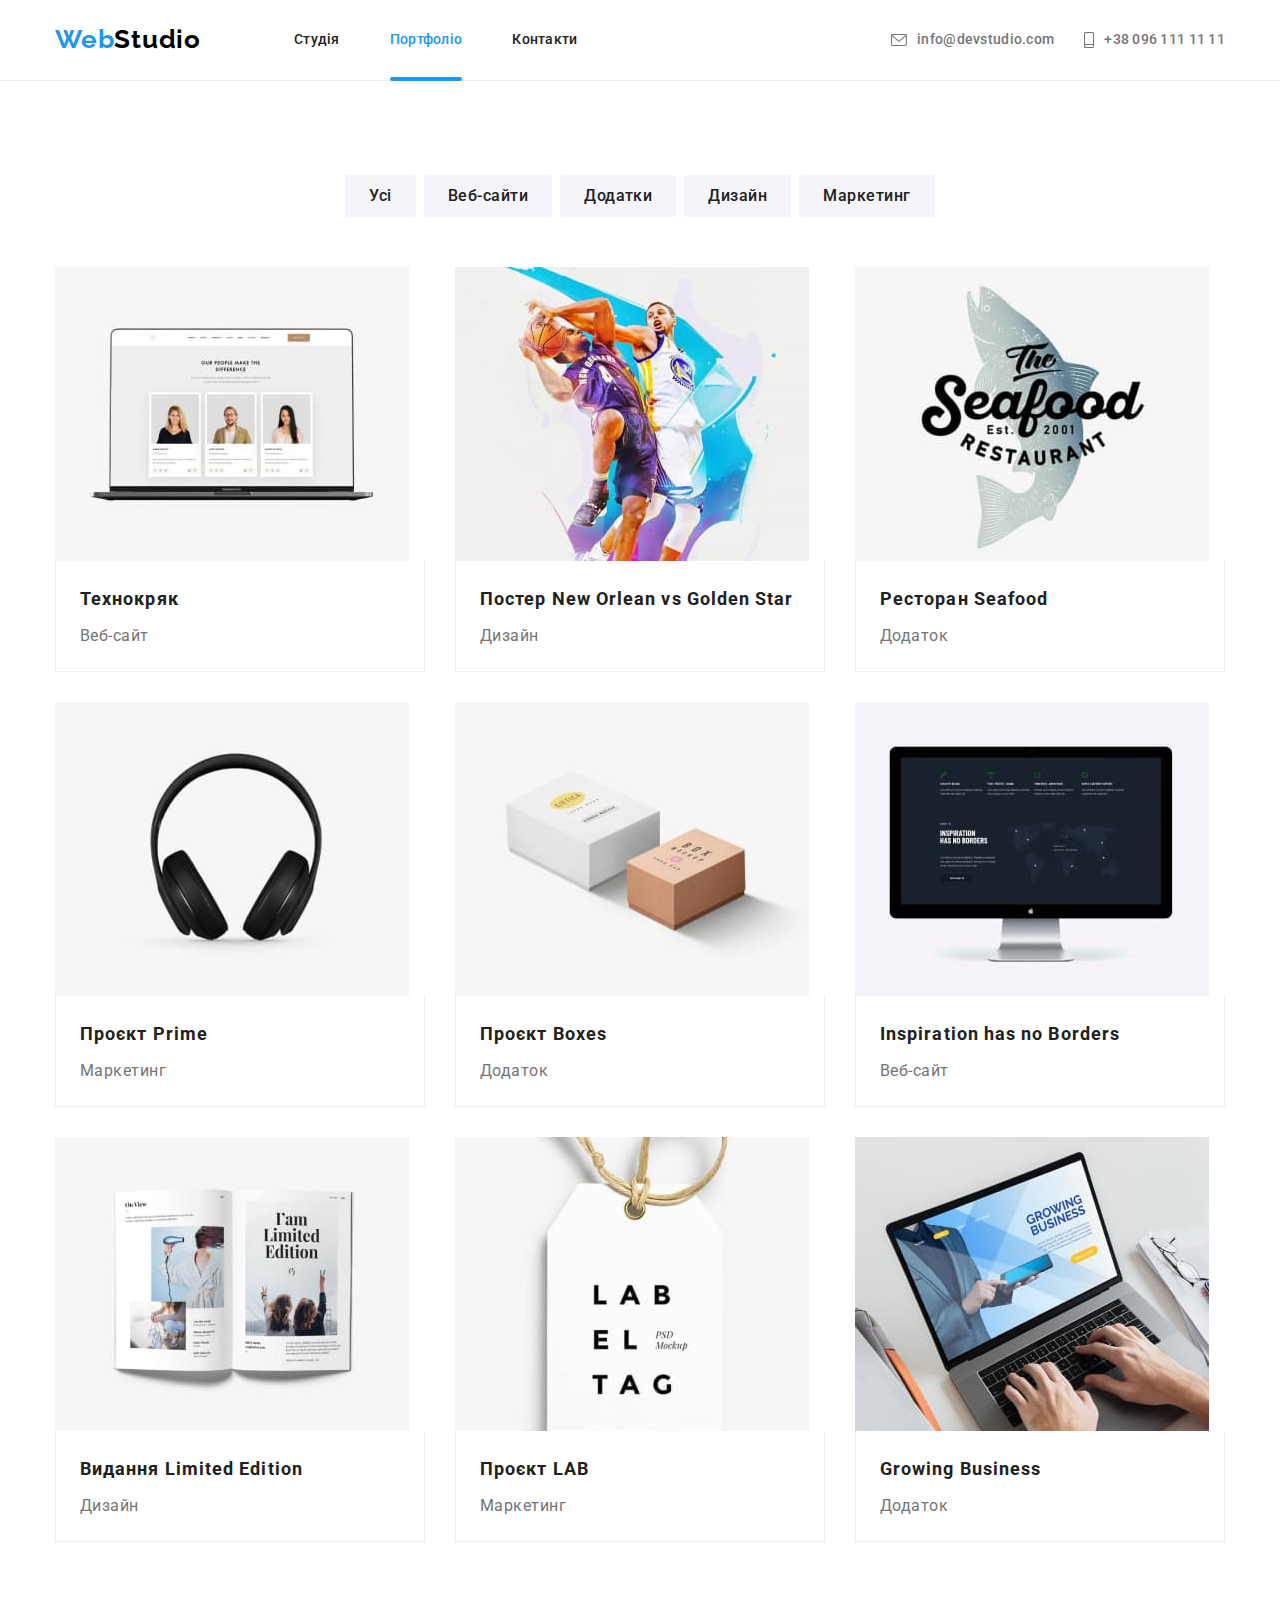
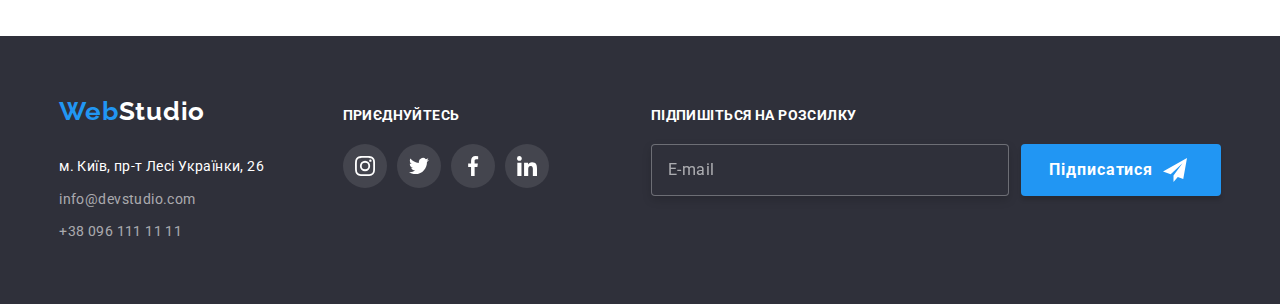
==== commit bcaa77d3: "адаптує фото  для tablet" ====
--- a/portfolio.html
+++ b/portfolio.html
@@ -99,7 +99,12 @@
                         <a class="project-list__link" href="">
 
                             <div class="project-list__container">
-                                <img src="./images/web-technokr.jpg" alt="Вигляд сайту Технокряк" width="370" height="294">
+
+                                <picture>
+                                    <source media="(max-width: 767px)" srcset="./images/web-technokr-mobile-@1x.jpg 1x, ./images/web-technokr-mobile-@2x.jpg 2x">
+                                    <source media="(min-width: 768px)" srcset="./images/web-technokr-tablet-@1x.jpg 1x, ./images/web-technokr-tablet-@2x.jpg 2x">
+                                    <img src="./images/web-technokr.jpg" alt="Вигляд сайту Технокряк" max-width="100%">
+                                </picture>
                                 
                                 <!-- Вспливаюча картка -->
                                 <div class="project-list__overlay">
@@ -122,7 +127,12 @@
                         <a class="project-list__link" href="">
 
                             <div class="project-list__container">
-                                <img src="./images/des-basket.jpg" alt="Два баскетболіста з м'ячем" width="370" height="294">
+
+                                <picture>
+                                    <source media="(max-width: 767px)" srcset="./images/des-basket-mobile-@1x.jpg 1x, ./images/des-basket-mobile-@2x.jpg 2x">
+                                    <source media="(min-width: 768px)" srcset="./images/des-basket-tablet-@1x.jpg 1x, ./images/des-basket-tablet-@2x.jpg 2x">
+                                    <img src="./images/des-basket.jpg" alt="Два баскетболіста з м'ячем" max-width="100%">
+                                </picture>
                             
                                 <!-- Вспливаюча картка -->
                                 <div class="project-list__overlay">
@@ -145,7 +155,12 @@
                         <a class="project-list__link" href="">
 
                             <div class="project-list__container">
-                                <img src="./images/add-seafood.jpg" alt="Логотип ресторану Seafood" width="370" height="294">
+
+                                <picture>
+                                    <source media="(max-width: 767px)" srcset="./images/add-seafood-mobile-@1x.jpg 1x, ./images/add-seafood-mobile-@2x.jpg 2x">
+                                    <source media="(min-width: 768px)" srcset="./images/add-seafood-tablet-@1x.jpg 1x, ./images/add-seafood-tablet-@2x.jpg 2x">
+                                    <img src="./images/add-seafood.jpg" alt="Логотип ресторану Seafood" max-width="100%">
+                                </picture>
 
                                 <!-- Вспливаюча картка -->
                                 <div class="project-list__overlay">
@@ -168,7 +183,12 @@
                         <a class="project-list__link" href="">
 
                             <div class="project-list__container">
-                                <img src="./images/mark-prime.jpg" alt="Великі навушники" width="370" height="294">
+
+                                <picture>
+                                    <source media="(max-width: 767px)" srcset="./images/mark-prime-mobile-@1x.jpg 1x, ./images/mark-prime-mobile-@2x.jpg 2x">
+                                    <source media="(min-width: 768px)" srcset="./images/mark-prime-tablet-@1x.jpg 1x, ./images/mark-prime-tablet-@2x.jpg 2x">
+                                    <img src="./images/mark-prime.jpg" alt="Великі навушники" max-width="100%">
+                                </picture>
 
                                 <!-- Вспливаюча картка -->
                                 <div class="project-list__overlay">
@@ -191,7 +211,12 @@
                         <a class="project-list__link" href="">
 
                             <div class="project-list__container">
-                                <img src="./images/add-boxes.jpg" alt="Вигляд додатку Boxes" width="370" height="294">
+
+                                <picture>
+                                    <source media="(max-width: 767px)" srcset="./images/add-boxes-mobile-@1x.jpg 1x, ./images/add-boxes-mobile-@2x.jpg 2x">
+                                    <source media="(min-width: 768px)" srcset="./images/add-boxes-tablet-@1x.jpg 1x, ./images/add-boxes-tablet-@2x.jpg 2x">
+                                    <img src="./images/add-boxes.jpg" alt="Вигляд додатку Boxes" max-width="100%">
+                                </picture>
 
                                 <!-- Вспливаюча картка -->
                                 <div class="project-list__overlay">
@@ -214,7 +239,12 @@
                         <a class="project-list__link" href="">
 
                             <div class="project-list__container">
-                                <img src="./images/web-inspiration.jpg" alt="Монітор комп'ютера" width="370" height="294">
+
+                                <picture>
+                                    <source media="(max-width: 767px)" srcset="./images/web-inspiration-mobile-@1x.jpg 1x, ./images/web-inspiration-mobile-@2x.jpg 2x">
+                                    <source media="(min-width: 768px)" srcset="./images/web-inspiration-tablet-@1x.jpg 1x, ./images/web-inspiration-tablet-@2x.jpg 2x">
+                                    <img src="./images/web-inspiration.jpg" alt="Монітор комп'ютера" max-width="100%">
+                                </picture>
 
                                 <!-- Вспливаюча картка -->
                                 <div class="project-list__overlay">
@@ -237,7 +267,12 @@
                         <a class="project-list__link" href="">
 
                             <div class="project-list__container">
-                                <img src="./images/des-limited.jpg" alt="Журнал Limited Edition" width="370" height="294">
+
+                                <picture>
+                                    <source media="(max-width: 767px)" srcset="./images/des-limited-mobile-@1x.jpg 1x, ./images/des-limited-mobile-@2x.jpg 2x">
+                                    <source media="(min-width: 768px)" srcset="./images/des-limited-tablet-@1x.jpg 1x, ./images/des-limited-tablet-@2x.jpg 2x">
+                                    <img src="./images/des-limited.jpg" alt="Журнал Limited Edition" max-width="100%">
+                                </picture>
 
                                 <!-- Вспливаюча картка -->
                                 <div class="project-list__overlay">
@@ -260,7 +295,12 @@
                         <a class="project-list__link" href="">
 
                             <div class="project-list__container">
-                                <img src="./images/mark-lab.jpg" alt="Логотип проєкту LAB" width="370" height="294">
+
+                                <picture>
+                                    <source media="(max-width: 767px)" srcset="./images/mark-lab-mobile-@1x.jpg 1x, ./images/mark-lab-mobile-@2x.jpg 2x">
+                                    <source media="(min-width: 768px)" srcset="./images/mark-lab-tablet-@1x.jpg 1x, ./images/mark-lab-tablet-@2x.jpg 2x">
+                                    <img src="./images/mark-lab.jpg" alt="Логотип проєкту LAB" max-width="100%">
+                                </picture>
 
                                 <!-- Вспливаюча картка -->
                                 <div class="project-list__overlay">
@@ -283,7 +323,12 @@
                         <a class="project-list__link" href="">
 
                             <div class="project-list__container">
-                                <img src="./images/add-business.jpg" alt="Ноутбук з додатком Growing Business" width="370" height="294">
+
+                                <picture>
+                                    <source media="(max-width: 767px)" srcset="./images/add-business-mobile-@1x.jpg 1x, ./images/add-business-mobile-@2x.jpg 2x">
+                                    <source media="(min-width: 768px)" srcset="./images/add-business-tablet-@1x.jpg 1x, ./images/add-business-tablet-@2x.jpg 2x">
+                                    <img src="./images/add-business.jpg" alt="Ноутбук з додатком Growing Business" max-width="100%">
+                                </picture>
 
                                 <!-- Вспливаюча картка -->
                                 <div class="project-list__overlay">
--- a/css/main.min.css
+++ b/css/main.min.css
@@ -1 +1 @@
-:root{--primary-text-color: #757575;--secondary-text-color:#000000;--title-text-color: #212121;--accent-text-color:#FFFFFF;--link-text-color: rgba(255, 255, 255, 0.6);--primary-accent-color: #2196F3;--secondary-accent-color: #188CE8;--primary-background-color: #FFFFFF;--secondary-background-color: #F5F4FA;--hero-background-color:#C4C4C4;--footer-background-color: #2F303A;--header-border-color: #ECECEC;--project-border-color: #EEEEEE;--svg-primary-color: #AFB1B8;--footer-social-background-color:rgba(255, 255, 255, 0.1);--work-overlay-color:rgba(47, 48, 58, 0.8);--project-overlay-color: rgba(33, 150, 243, 0.9);--modal-backdrop-color:rgba(0, 0, 0, 0.2);--btn-shadow-color: rgba(0, 0, 0, 0.15);--team-shadow-color: 0px 1px 3px rgba(0, 0, 0, 0.12), 0px 1px 1px rgba(0, 0, 0, 0.14), 0px 2px 1px rgba(0, 0, 0, 0.2);--filter-shadow-color: 0px 3px 1px rgba(0, 0, 0, 0.1), 0px 1px 2px rgba(0, 0, 0, 0.08), 0px 2px 2px rgba(0, 0, 0, 0.12);--project-shadow-color: 0px 1px 1px rgba(0, 0, 0, 0.12), 0px 4px 4px rgba(0, 0, 0, 0.06), 1px 4px 6px rgba(0, 0, 0, 0.16);--drop-shadow-color: drop-shadow(0px 4px 4px rgba(0, 0, 0, 0.15));--form-placeholder-color: rgba(117, 117, 117, 0.5);--form-border-color: rgba(33, 33, 33, 0.2);--btn-border-color: rgba(0, 0, 0, 0.1);--form-footer-border-color: rgba(255, 255, 255, 0.3);--project-card-set-gap: 30px;--cubic-bezier: cubic-bezier(0.4, 0, 0.2, 1);--font-family-basic: Roboto, sans-serif;--font-family-special: "Raleway"}body{color:var(--primary-text-color);background-color:var(--primary-background-color);font-family:var(--font-family-basic)}h1,h2,h3,h4,h5,h6,p,ul{padding:0;margin:0}img{display:block;max-width:100%;height:auto}.section{padding-top:60px;padding-bottom:60px}@media screen and (min-width: 1200px){.section{padding-top:94px;padding-bottom:94px}}.container{padding-left:15px;padding-right:15px;margin-left:auto;margin-right:auto}@media screen and (min-width: 480px){.container{width:480px}}@media screen and (min-width: 768px){.container{width:768px}}@media screen and (min-width: 1200px){.container{width:1200px}}.visually-hidden{position:absolute;white-space:nowrap;width:1px;height:1px;overflow:hidden;border:0;padding:0;clip:rect(0 0 0 0);-webkit-clip-path:inset(50%);clip-path:inset(50%);margin:-1px}.logo{color:var(--primary-accent-color);font-family:var(--font-family-special);font-style:normal;font-weight:700;font-size:24px;line-height:1.16;letter-spacing:.03em;text-decoration:none}@media screen and (min-width: 1200px){.logo{font-size:26px;line-height:1.19}}.logo__accent{color:var(--secondary-text-color)}.page-header{border-bottom:1px solid var(--header-border-color)}@media screen and (max-width: 767px){.page-header{position:relative}}.container--header{display:flex;align-items:center}.bloc-nav{display:flex}.bloc-nav__logo{display:block;padding-top:24px;padding-bottom:25px}@media screen and (max-width: 767px){.bloc-nav__logo{padding-top:16px;padding-bottom:16px}}.navigation-list{list-style:none;display:flex;margin-left:93px}@media screen and (max-width: 767px){.navigation-list{display:none}}.navigation-list__item:not(:first-child){margin-left:50px}.navigation-list__link{color:var(--title-text-color);font-weight:500;font-size:14px;line-height:1.14;letter-spacing:.02em;text-decoration:none;display:block;padding-top:32px;padding-bottom:32px;position:relative;transition:color 250ms var(--cubic-bezier)}.navigation-list__link:hover,.navigation-list__link:focus{color:var(--primary-accent-color)}.navigation-list__link--current{color:var(--primary-accent-color)}.navigation-list__link--current::after{content:"";display:block;height:4px;width:100%;border-radius:2px;background-color:var(--primary-accent-color);position:absolute;left:0;bottom:-1px}.contact-list{list-style:none;display:flex;margin-left:auto}@media screen and (max-width: 767px){.contact-list{display:none}}@media screen and (min-width: 768px)and (max-width: 1199px){.contact-list{display:block}}.contact-list__item{padding-top:0;padding-bottom:0}@media screen and (min-width: 1200px){.contact-list__item{padding-top:32px;padding-bottom:32px}}@media screen and (min-width: 768px)and (max-width: 1199px){.contact-list__item:first-child{padding-top:21px;margin-bottom:10px}}@media screen and (min-width: 768px)and (max-width: 1199px){.contact-list__item:last-child{padding-bottom:21px}}@media screen and (min-width: 1200px){.contact-list__item:last-child{margin-left:30px}}.contact-list__link{color:var(--primary-text-color);font-weight:500;font-size:14px;line-height:1.14;letter-spacing:.02em;text-decoration:none;display:flex;align-items:center;transition:color 250ms var(--cubic-bezier)}@media screen and (min-width: 768px)and (max-width: 1199px){.contact-list__link{font-size:12px;line-height:1.16}}.contact-list__link:hover,.contact-list__link:focus{color:var(--primary-accent-color)}.contact-list__icon{fill:currentColor;margin-right:10px}@media screen and (min-width: 768px)and (max-width: 1199px){.contact-list__icon{margin-right:8px}}.hero{background-color:var(--hero-background-color);text-align:center;padding:118px 0}@media screen and (min-width: 1200px){.hero{padding:200px 0}}.hero--overlay{max-width:100%;margin-left:auto;margin-right:auto;background-image:linear-gradient(to right, rgba(47, 48, 58, 0.4), rgba(47, 48, 58, 0.4)),url("../images/Img-hero.jpg");background-repeat:no-repeat;background-position:center;background-size:cover}@media screen and (min-width: 1200px){.hero--overlay{max-width:1600px}}.hero__title{color:var(--accent-text-color);font-weight:900;font-size:26px;line-height:1.61;letter-spacing:.06em;text-transform:uppercase;max-width:360px;margin:0 auto;margin-bottom:30px}@media screen and (min-width: 1200px){.hero__title{font-size:44px;line-height:1.36;max-width:696px}}.hero__btn{color:var(--accent-text-color);background-color:var(--primary-accent-color);cursor:pointer;border-radius:4px;font-weight:700;font-size:16px;line-height:1.87;letter-spacing:.06em;font-family:inherit;border-color:rgba(0,0,0,0);padding:10px 24px;box-shadow:0px 4px 4px var(--btn-shadow-color);transition:background-color 250ms var(--cubic-bezier)}.hero__btn:hover,.hero__btn:focus{background-color:var(--secondary-accent-color)}.advantage-list{list-style:none;margin-top:-30px}@media screen and (min-width: 768px){.advantage-list{display:flex;flex-wrap:wrap;margin-left:-30px}}.advantage-list__item{max-width:100%;margin-top:30px}@media screen and (min-width: 768px){.advantage-list__item{flex-basis:calc(50% - 30px);margin-left:30px}}@media screen and (min-width: 1200px){.advantage-list__item{flex-basis:calc(25% - 30px)}}.advantage-list__icon{width:100%;height:120px;background-color:var(--secondary-background-color);border-radius:4px;margin-bottom:30px;display:flex;justify-content:center;align-items:center}.advantage-list__title{color:var(--title-text-color);font-weight:700;font-size:14px;line-height:1.14;letter-spacing:.03em;text-transform:uppercase;margin-bottom:10px}@media screen and (max-width: 767px){.advantage-list__title{text-align:center}}.advantage-list__descr{font-size:14px;line-height:1.71;letter-spacing:.03em}.section--work{padding-top:0}@media screen and (max-width: 1199px){.section--work{display:none}}.work-title{color:var(--title-text-color);font-weight:700;font-size:36px;line-height:1.16;letter-spacing:.03em;text-align:center;margin-bottom:50px}.work-list{list-style:none;display:flex;justify-content:space-between}.work-list__item:not(:first-child){margin-left:30px}.work-list__box{position:relative}.work-list__title{color:var(--accent-text-color);background-color:var(--work-overlay-color);font-weight:700;font-size:14px;line-height:1.14;letter-spacing:.03em;text-transform:uppercase;text-align:center;padding-top:27px;padding-bottom:27px;position:absolute;width:100%;left:0;bottom:0}.section--team{background-color:var(--secondary-background-color)}.team-title{color:var(--title-text-color);font-weight:700;font-size:28px;line-height:1.17;letter-spacing:.03em;text-align:center;margin-bottom:30px}@media screen and (min-width: 1200px){.team-title{font-size:36px;line-height:1.16;margin-bottom:50px}}.team-list{list-style:none}@media screen and (min-width: 768px){.team-list{display:flex;justify-content:space-between;flex-wrap:wrap;margin-left:-30px;margin-top:-30px}}.team-list__item{max-width:100%;margin-top:30px;background-color:var(--primary-background-color);border-radius:0px 0px 4px 4px;text-align:center;box-shadow:var(--team-shadow-color)}@media screen and (min-width: 768px){.team-list__item{flex-basis:calc(50% - 30px);margin-left:30px}}@media screen and (min-width: 1200px){.team-list__item{flex-basis:calc(25% - 30px)}}.team-list__card{padding-top:30px;padding-bottom:24px}@media screen and (min-width: 1200px){.team-list__card{padding-bottom:30px}}.team-list__title{color:var(--title-text-color);font-weight:500;font-size:16px;line-height:1.18;letter-spacing:.03em;margin-bottom:10px}.team-list__descr{font-size:16px;line-height:1.18;letter-spacing:.03em;margin-bottom:16px}.social-list{list-style:none;display:flex;justify-content:center}.social-list__item{display:flex}.social-list__item:not(:first-child){margin-left:10px}.social-list__link{width:44px;height:44px;border-radius:50%;color:var(--svg-primary-color);display:flex;justify-content:center;align-items:center;transition:color 250ms var(--cubic-bezier),background-color 250ms var(--cubic-bezier)}.social-list__link:hover,.social-list__link:focus{color:var(--accent-text-color);background-color:var(--primary-accent-color)}.social-list__icon{display:block;fill:currentColor}.clients-title{color:var(--title-text-color);font-weight:700;font-size:28px;line-height:1.17;letter-spacing:.03em;text-align:center;margin-bottom:30px}@media screen and (min-width: 1200px){.clients-title{font-size:36px;line-height:1.16;margin-bottom:50px}}.clients-list{list-style:none;display:flex;flex-wrap:wrap;justify-content:center;margin-left:-30px;margin-top:-30px}@media screen and (min-width: 1200px){.clients-list{flex-wrap:nowrap}}.clients-list__item{display:flex;flex-basis:calc(50% - 30px);margin-left:30px;margin-top:30px}@media screen and (min-width: 768px){.clients-list__item{flex-basis:calc(33.3333333333% - 30px)}}@media screen and (min-width: 1200px){.clients-list__item{flex-basis:calc(16.6666666667% - 30px)}}.clients-list__link{width:100%;height:92px;border:1px solid var(--svg-primary-color);border-radius:4px;color:var(--svg-primary-color);display:flex;justify-content:center;align-items:center;transition:color 250ms var(--cubic-bezier),border-color 250ms var(--cubic-bezier)}.clients-list__link:hover,.clients-list__link:focus{color:var(--primary-accent-color);border-color:var(--primary-accent-color)}.clients-list__icon{display:block;fill:currentColor}.filter-list{list-style:none;display:flex;flex-wrap:wrap;width:100%}@media screen and (min-width: 480px)and (max-width: 767px){.filter-list{max-width:350px}}@media screen and (max-width: 767px){.filter-list{margin-right:-8px;margin-top:-15px;margin-bottom:40px}}@media screen and (min-width: 768px){.filter-list{justify-content:center;flex-wrap:nowrap;margin-bottom:30px}}@media screen and (min-width: 1200px){.filter-list{margin-bottom:50px}}.filter-list__item{margin-top:15px;display:flex}@media screen and (min-width: 768px){.filter-list__item{margin-top:0}}.filter-list__item:not(:last-child){margin-right:8px}.filter-list__btn{color:var(--title-text-color);background-color:var(--secondary-background-color);border-radius:4px;font-weight:500;font-size:16px;line-height:1.62;letter-spacing:.03em;cursor:pointer;font-family:inherit;border-color:rgba(0,0,0,0);box-shadow:none;padding:6px 22px;transition:color 250ms var(--cubic-bezier),background-color 250ms var(--cubic-bezier),box-shadow 250ms var(--cubic-bezier)}@media screen and (max-width: 374px){.filter-list__btn{font-size:4vw;padding-left:4vw;padding-right:4vw}}.filter-list__btn:hover,.filter-list__btn:focus{color:var(--accent-text-color);background-color:var(--primary-accent-color);box-shadow:var(--filter-shadow-color)}.project-list{list-style:none}@media screen and (min-width: 768px){.project-list{display:flex;flex-wrap:wrap;margin-left:calc(-1*var(--project-card-set-gap));margin-top:calc(-1*var(--project-card-set-gap))}}.project-list__item{max-width:100%;margin-top:var(--project-card-set-gap)}@media screen and (min-width: 768px){.project-list__item{flex-basis:calc(50% - var(--project-card-set-gap));margin-left:var(--project-card-set-gap)}}@media screen and (min-width: 1200px){.project-list__item{flex-basis:calc(33.3333333333% - var(--project-card-set-gap))}}.project-list__link{height:100%;text-decoration:none;display:flex;flex-direction:column;box-shadow:none;transition:box-shadow 250ms var(--cubic-bezier)}.project-list__link:hover,.project-list__link:focus{box-shadow:var(--project-shadow-color)}.project-list__card{border-right:1px solid var(--project-border-color);border-bottom:1px solid var(--project-border-color);border-left:1px solid var(--project-border-color);padding:20px 24px;flex-grow:1}.project-list__title{color:var(--title-text-color);font-weight:700;font-size:18px;line-height:2;letter-spacing:.06em;margin-bottom:4px}.project-list__descr{color:var(--primary-text-color);font-size:16px;line-height:1.87;letter-spacing:.03em}.project-list__container{position:relative;overflow:hidden;display:flex}.project-list__link:hover .project-list__overlay,.project-list__link:focus .project-list__overlay{transform:translateY(-100%)}.project-list__overlay{background-color:var(--project-overlay-color);padding:63px 24px;position:absolute;top:100%;left:0;flex-grow:1;transform:translateY(0);transition:transform 250ms var(--cubic-bezier)}.project-list__text{color:var(--accent-text-color);font-size:18px;line-height:1.55;letter-spacing:.03em}@media screen and (max-width: 374px){.project-list__text{font-size:4.5vw}}.page-footer{background-color:var(--footer-background-color);padding-top:60px;padding-bottom:60px}@media screen and (min-width: 768px){.container--footer{display:flex;align-items:baseline;justify-content:space-around;flex-wrap:wrap}}.bloc-residence{text-align:center}@media screen and (max-width: 1199px){.bloc-residence{margin-bottom:60px}}@media screen and (min-width: 1200px){.bloc-residence{text-align:start;margin-right:70px}}.bloc-residence__logo{display:inline-block;margin-bottom:28px}.bloc-residence__logo__accent{color:var(--accent-text-color)}.residence{font-style:normal}.residence-list{list-style:none;display:inline-block}.residence-list__item:not(:first-child){margin-top:9px}.residence-list__descr{color:var(--accent-text-color);font-size:14px;line-height:1.71;letter-spacing:.03em;text-decoration:none;display:block;transition:color 250ms var(--cubic-bezier)}.residence-list__link{color:var(--link-text-color);font-size:14px;line-height:1.71;letter-spacing:.03em;text-decoration:none;display:block;transition:color 250ms var(--cubic-bezier)}.residence-list__descr:hover,.residence-list__descr:focus,.residence-list__link:hover,.residence-list__link:focus{color:var(--primary-accent-color)}.bloc-join{text-align:center}@media screen and (max-width: 767px){.bloc-join{margin-bottom:60px}}@media screen and (min-width: 1200px){.bloc-join{text-align:start;margin-right:94px}}.bloc-join__title{color:var(--accent-text-color);font-weight:700;font-size:14px;line-height:1.14;letter-spacing:.03em;text-transform:uppercase;margin-bottom:20px}.bloc-join__slogan{font-style:normal}.bloc-join__social-list__link{color:var(--accent-text-color);background-color:var(--footer-social-background-color)}.bloc-join__social-list__link:hover,.bloc-join__social-list__link:focus{background-color:var(--primary-accent-color)}.bloc-send{text-align:center}@media screen and (min-width: 1200px){.bloc-send{text-align:start}}.bloc-send__title{color:var(--accent-text-color);font-weight:700;font-size:14px;line-height:1.14;letter-spacing:.03em;text-transform:uppercase;margin-bottom:20px}@media screen and (min-width: 1200px){.bloc-send__form{display:flex}}.bloc-send__input{color:var(--accent-text-color);background-color:var(--footer-background-color);font-size:16px;line-height:1.25;letter-spacing:.03em;border:1px solid var(--form-footer-border-color);filter:var(--drop-shadow-color);border-radius:4px;width:450px;margin:0;padding:15px 16px}@media screen and (max-width: 479px){.bloc-send__input{width:100%}}@media screen and (max-width: 1199px){.bloc-send__input{margin-bottom:20px}}@media screen and (min-width: 1200px){.bloc-send__input{width:358px;margin-right:12px}}.bloc-send__input::-moz-placeholder{color:var(--link-text-color);font-size:16px;line-height:1.25;letter-spacing:.03em}.bloc-send__input:-ms-input-placeholder{color:var(--link-text-color);font-size:16px;line-height:1.25;letter-spacing:.03em}.bloc-send__input::placeholder{color:var(--link-text-color);font-size:16px;line-height:1.25;letter-spacing:.03em}.bloc-send__btn-submit{color:var(--accent-text-color);background-color:var(--primary-accent-color);cursor:pointer;border-radius:4px;font-weight:700;font-size:16px;line-height:1.87;letter-spacing:.06em;font-family:inherit;border:none;display:flex;align-items:center;min-width:200px;padding:10px 28px;margin-left:auto;margin-right:auto;box-shadow:0px 4px 4px var(--btn-shadow-color)}.bloc-send__icon{fill:currentColor;margin-left:10px}.backdrop{position:fixed;top:0;left:0;width:100%;height:100%;background-color:var(--modal-backdrop-color);opacity:1;transition:opacity 250ms var(--cubic-bezier);overflow-y:scroll}.backdrop--is-hidden{opacity:0;pointer-events:none}.backdrop--is-hidden .modal{transform:translate(-50%, -50%) scale(0.9)}.modal{position:absolute;top:50%;left:50%;height:581px;width:528px;background-color:var(--primary-background-color);padding:40px;transform:translate(-50%, -50%) scale(1);transition:transform 250ms var(--cubic-bezier)}.modal__btn-close{width:30px;height:30px;border-radius:50%;border:1px solid var(--btn-border-color);background-color:var(--primary-background-color);cursor:pointer;display:flex;justify-content:center;align-items:center;position:absolute;top:8px;right:8px;transition:color 250ms var(--cubic-bezier)}.modal__btn-close:hover,.modal__btn-close:focus{color:var(--primary-accent-color)}.modal__icon-close{fill:currentColor}.modal__title{color:var(--title-text-color);font-weight:700;font-size:20px;line-height:1.15;letter-spacing:.03em;text-align:center;margin-bottom:12px}.form{display:block}.form__field{color:var(--primary-text-color);font-size:12px;line-height:1.16;letter-spacing:.01em;display:flex;flex-direction:column;margin-bottom:10px;position:relative}.form__field--last{margin-bottom:20px}.form__input{margin:0;padding-left:42px;padding-right:16px;height:40px;border:1px solid var(--form-border-color);border-radius:4px;margin-top:4px;transition:border-color 250ms var(--cubic-bezier),outline 250ms var(--cubic-bezier)}.form__input:focus{border-color:var(--primary-accent-color);outline:.1px var(--primary-accent-color);outline-style:solid}.form__input:focus+.form__icon{fill:var(--primary-accent-color)}.form__icon{fill:var(--title-text-color);position:absolute;top:50%;margin-left:12px;transition:fill 250ms var(--cubic-bezier)}.form__textarea{padding:12px 16px;height:120px;margin-top:4px;resize:none;border:1px solid var(--form-border-color);border-radius:4px;transition:border-color 250ms var(--cubic-bezier),outline 250ms var(--cubic-bezier)}.form__textarea:focus{border-color:var(--primary-accent-color);outline:.1px var(--primary-accent-color);outline-style:solid}.form__textarea::-moz-placeholder{font-size:12px;line-height:1.16;letter-spacing:.01em;color:var(--form-placeholder-color)}.form__textarea:-ms-input-placeholder{font-size:12px;line-height:1.16;letter-spacing:.01em;color:var(--form-placeholder-color)}.form__textarea::placeholder{font-size:12px;line-height:1.16;letter-spacing:.01em;color:var(--form-placeholder-color)}.form__check{margin-bottom:30px;display:flex;align-items:center;position:relative}.form__label-check{font-size:14px;line-height:1.71;letter-spacing:.03em;color:var(--primary-text-color);display:flex;align-items:center;position:relative;padding-left:35px}.form__input-check{position:absolute;white-space:nowrap;width:1px;height:1px;overflow:hidden;border:0;padding:0;clip:rect(0 0 0 0);-webkit-clip-path:inset(50%);clip-path:inset(50%);margin:-1px}.form__input-check:checked+.form__icon-check{background-color:var(--primary-accent-color);border:rgba(0,0,0,0)}.form__icon-check{margin-left:12px;fill:var(--accent-text-color);border:2px solid var(--title-text-color);border-radius:2px;background-color:var(--primary-background-color);position:absolute;left:0;transition:background-color 250ms var(--cubic-bezier),border 250ms var(--cubic-bezier)}.form__contract-check{position:relative;margin-left:5px}.form__link-contract{font-size:14px;line-height:1.71;letter-spacing:.03em;color:var(--primary-accent-color);text-decoration:none}.form__link-contract::after{content:"";display:block;height:.5px;width:100%;background-color:var(--primary-accent-color);position:absolute;left:0;bottom:5.5px}.form__bloc-btn{display:flex;justify-content:center}.form__btn-submit{color:var(--accent-text-color);background-color:var(--primary-accent-color);cursor:pointer;border-radius:4px;font-weight:700;font-size:16px;line-height:1.87;letter-spacing:.06em;font-family:inherit;border:none;min-width:200px;padding:10px 52px;box-shadow:0px 4px 4px var(--btn-shadow-color);transition:background-color 250ms var(--cubic-bezier)}.form__btn-submit:hover{background-color:var(--secondary-accent-color)}.mobile-menu{background-color:var(--primary-background-color);padding:48px 40px;position:fixed;top:0;left:0;width:100vw;height:100vh;transform:translateX(100%);transition:transform 250ms var(--cubic-bezier);overflow-y:scroll}.mobile-menu.is-open{transform:translateX(0)}.mobile-menu__button{width:40px;height:40px;padding:0;border:none;background-color:var(--primary-background-color);cursor:pointer;display:flex;justify-content:center;align-items:center;position:absolute;top:10px;right:15px;transition:color 250ms var(--cubic-bezier)}@media screen and (min-width: 768px){.mobile-menu__button{display:none}}.mobile-menu__button:active{color:var(--primary-accent-color)}.mobile-menu__icon-open,.mobile-menu__icon-close{fill:currentColor}.mobile-menu__list{list-style:none;display:inline-block}.mobile-menu__item:not(:first-child){margin-top:32px}.mobile-menu__link{color:var(--title-text-color);font-weight:500;font-size:40px;line-height:1.17;letter-spacing:.02em;text-decoration:none;transition:color 250ms var(--cubic-bezier)}.mobile-menu__link:hover,.mobile-menu__link:focus{color:var(--primary-accent-color)}.mobile-menu__link--current{color:var(--primary-accent-color)}.mobile-menu-contact{list-style:none;margin-top:100%}.mobile-menu-contact__item:not(:first-child){margin-top:32px}.mobile-menu-contact__link{text-decoration:none;font-weight:500;letter-spacing:.02em}.mobile-menu-contact__link--tel{font-size:34px;line-height:1.17;color:var(--primary-accent-color)}@media screen and (max-width: 477px){.mobile-menu-contact__link--tel{font-size:8vw}}.mobile-menu-contact__link--mailto{font-size:24px;line-height:1.16;color:var(--primary-text-color)}.mobile-menu-social{list-style:none;display:flex;margin-top:64px}.mobile-menu-social__item{display:flex;position:relative}.mobile-menu-social__item:not(:last-child){margin-right:20px}.mobile-menu-social__item:not(:last-child)::after{content:"";display:block;height:100%;width:1px;background-color:var(--form-border-color);position:absolute;right:-10px;bottom:0}.mobile-menu-social__link{text-decoration:none;font-weight:500;font-size:18px;line-height:1.22;letter-spacing:.02em;color:var(--primary-accent-color)}@media screen and (max-width: 447px){.mobile-menu-social__link{font-size:3.4vw}}/*# sourceMappingURL=main.min.css.map */+:root{--primary-text-color: #757575;--secondary-text-color:#000000;--title-text-color: #212121;--accent-text-color:#FFFFFF;--link-text-color: rgba(255, 255, 255, 0.6);--primary-accent-color: #2196F3;--secondary-accent-color: #188CE8;--primary-background-color: #FFFFFF;--secondary-background-color: #F5F4FA;--hero-background-color:#C4C4C4;--footer-background-color: #2F303A;--header-border-color: #ECECEC;--project-border-color: #EEEEEE;--svg-primary-color: #AFB1B8;--footer-social-background-color:rgba(255, 255, 255, 0.1);--work-overlay-color:rgba(47, 48, 58, 0.8);--project-overlay-color: rgba(33, 150, 243, 0.9);--modal-backdrop-color:rgba(0, 0, 0, 0.2);--btn-shadow-color: rgba(0, 0, 0, 0.15);--team-shadow-color: 0px 1px 3px rgba(0, 0, 0, 0.12), 0px 1px 1px rgba(0, 0, 0, 0.14), 0px 2px 1px rgba(0, 0, 0, 0.2);--filter-shadow-color: 0px 3px 1px rgba(0, 0, 0, 0.1), 0px 1px 2px rgba(0, 0, 0, 0.08), 0px 2px 2px rgba(0, 0, 0, 0.12);--project-shadow-color: 0px 1px 1px rgba(0, 0, 0, 0.12), 0px 4px 4px rgba(0, 0, 0, 0.06), 1px 4px 6px rgba(0, 0, 0, 0.16);--drop-shadow-color: drop-shadow(0px 4px 4px rgba(0, 0, 0, 0.15));--form-placeholder-color: rgba(117, 117, 117, 0.5);--form-border-color: rgba(33, 33, 33, 0.2);--btn-border-color: rgba(0, 0, 0, 0.1);--form-footer-border-color: rgba(255, 255, 255, 0.3);--project-card-set-gap: 30px;--cubic-bezier: cubic-bezier(0.4, 0, 0.2, 1);--font-family-basic: Roboto, sans-serif;--font-family-special: "Raleway"}body{color:var(--primary-text-color);background-color:var(--primary-background-color);font-family:var(--font-family-basic)}h1,h2,h3,h4,h5,h6,p,ul{padding:0;margin:0}img{display:block;max-width:100%;height:auto}.section{padding-top:60px;padding-bottom:60px}@media screen and (min-width: 1200px){.section{padding-top:94px;padding-bottom:94px}}.container{padding-left:15px;padding-right:15px;margin-left:auto;margin-right:auto}@media screen and (min-width: 480px){.container{width:480px}}@media screen and (min-width: 768px){.container{width:768px}}@media screen and (min-width: 1200px){.container{width:1200px}}.visually-hidden{position:absolute;white-space:nowrap;width:1px;height:1px;overflow:hidden;border:0;padding:0;clip:rect(0 0 0 0);-webkit-clip-path:inset(50%);clip-path:inset(50%);margin:-1px}.logo{color:var(--primary-accent-color);font-family:var(--font-family-special);font-style:normal;font-weight:700;font-size:24px;line-height:1.16;letter-spacing:.03em;text-decoration:none}@media screen and (min-width: 1200px){.logo{font-size:26px;line-height:1.19}}.logo__accent{color:var(--secondary-text-color)}.page-header{border-bottom:1px solid var(--header-border-color)}@media screen and (max-width: 767px){.page-header{position:relative}}.container--header{display:flex;align-items:center}.bloc-nav{display:flex}.bloc-nav__logo{display:block;padding-top:24px;padding-bottom:25px}@media screen and (max-width: 767px){.bloc-nav__logo{padding-top:16px;padding-bottom:16px}}.navigation-list{list-style:none;display:flex;margin-left:93px}@media screen and (max-width: 767px){.navigation-list{display:none}}.navigation-list__item:not(:first-child){margin-left:50px}.navigation-list__link{color:var(--title-text-color);font-weight:500;font-size:14px;line-height:1.14;letter-spacing:.02em;text-decoration:none;display:block;padding-top:32px;padding-bottom:32px;position:relative;transition:color 250ms var(--cubic-bezier)}.navigation-list__link:hover,.navigation-list__link:focus{color:var(--primary-accent-color)}.navigation-list__link--current{color:var(--primary-accent-color)}.navigation-list__link--current::after{content:"";display:block;height:4px;width:100%;border-radius:2px;background-color:var(--primary-accent-color);position:absolute;left:0;bottom:-1px}.contact-list{list-style:none;display:flex;margin-left:auto}@media screen and (max-width: 767px){.contact-list{display:none}}@media screen and (min-width: 768px)and (max-width: 1199px){.contact-list{display:block}}.contact-list__item{padding-top:0;padding-bottom:0}@media screen and (min-width: 1200px){.contact-list__item{padding-top:32px;padding-bottom:32px}}@media screen and (min-width: 768px)and (max-width: 1199px){.contact-list__item:first-child{padding-top:21px;margin-bottom:10px}}@media screen and (min-width: 768px)and (max-width: 1199px){.contact-list__item:last-child{padding-bottom:21px}}@media screen and (min-width: 1200px){.contact-list__item:last-child{margin-left:30px}}.contact-list__link{color:var(--primary-text-color);font-weight:500;font-size:14px;line-height:1.14;letter-spacing:.02em;text-decoration:none;display:flex;align-items:center;transition:color 250ms var(--cubic-bezier)}@media screen and (min-width: 768px)and (max-width: 1199px){.contact-list__link{font-size:12px;line-height:1.16}}.contact-list__link:hover,.contact-list__link:focus{color:var(--primary-accent-color)}.contact-list__icon{fill:currentColor;margin-right:10px}@media screen and (min-width: 768px)and (max-width: 1199px){.contact-list__icon{margin-right:8px}}.hero{background-color:var(--hero-background-color);text-align:center;padding:118px 0}@media screen and (min-width: 1200px){.hero{padding:200px 0}}.hero--overlay{max-width:100%;height:auto;margin-left:auto;margin-right:auto;background-image:linear-gradient(to right, rgba(47, 48, 58, 0.4), rgba(47, 48, 58, 0.4)),url("../images/hero-mobile-@1x.jpg");background-repeat:no-repeat;background-position:center;background-size:cover}@media(min-device-pixel-ratio: 2),(-webkit-min-device-pixel-ratio: 2),(min-resolution: 192dpi),(min-resolution: 2dppx){.hero--overlay{background-image:linear-gradient(to right, rgba(47, 48, 58, 0.4), rgba(47, 48, 58, 0.4)),url("../images/hero-mobile-@2x.jpg")}}@media screen and (min-width: 768px){.hero--overlay{background-image:linear-gradient(to right, rgba(47, 48, 58, 0.4), rgba(47, 48, 58, 0.4)),url("../images/hero-tablet-@1x.jpg")}}@media screen and (min-width: 768px)and (min-device-pixel-ratio: 2),screen and (min-width: 768px)and (-webkit-min-device-pixel-ratio: 2),screen and (min-width: 768px)and (min-resolution: 192dpi),screen and (min-width: 768px)and (min-resolution: 2dppx){.hero--overlay{background-image:linear-gradient(to right, rgba(47, 48, 58, 0.4), rgba(47, 48, 58, 0.4)),url("../images/hero-tablet-@2x.jpg")}}@media screen and (min-width: 1200px){.hero--overlay{max-width:1600px;background-image:linear-gradient(to right, rgba(47, 48, 58, 0.4), rgba(47, 48, 58, 0.4)),url("../images/hero-desktop-@1x.jpg")}}@media screen and (min-width: 1200px)and (min-device-pixel-ratio: 2),screen and (min-width: 1200px)and (-webkit-min-device-pixel-ratio: 2),screen and (min-width: 1200px)and (min-resolution: 192dpi),screen and (min-width: 1200px)and (min-resolution: 2dppx){.hero--overlay{background-image:linear-gradient(to right, rgba(47, 48, 58, 0.4), rgba(47, 48, 58, 0.4)),url("../images/hero-desktop-@2x.jpg")}}.hero__title{color:var(--accent-text-color);font-weight:900;font-size:26px;line-height:1.61;letter-spacing:.06em;text-transform:uppercase;max-width:360px;margin:0 auto;margin-bottom:30px}@media screen and (min-width: 1200px){.hero__title{font-size:44px;line-height:1.36;max-width:696px}}.hero__btn{color:var(--accent-text-color);background-color:var(--primary-accent-color);cursor:pointer;border-radius:4px;font-weight:700;font-size:16px;line-height:1.87;letter-spacing:.06em;font-family:inherit;border-color:rgba(0,0,0,0);padding:10px 24px;box-shadow:0px 4px 4px var(--btn-shadow-color);transition:background-color 250ms var(--cubic-bezier)}.hero__btn:hover,.hero__btn:focus{background-color:var(--secondary-accent-color)}.advantage-list{list-style:none;margin-top:-30px}@media screen and (min-width: 768px){.advantage-list{display:flex;flex-wrap:wrap;margin-left:-30px}}.advantage-list__item{max-width:100%;margin-top:30px}@media screen and (min-width: 768px){.advantage-list__item{flex-basis:calc(50% - 30px);margin-left:30px}}@media screen and (min-width: 1200px){.advantage-list__item{flex-basis:calc(25% - 30px)}}.advantage-list__icon{width:100%;height:120px;background-color:var(--secondary-background-color);border-radius:4px;margin-bottom:30px;display:flex;justify-content:center;align-items:center}.advantage-list__title{color:var(--title-text-color);font-weight:700;font-size:14px;line-height:1.14;letter-spacing:.03em;text-transform:uppercase;margin-bottom:10px}@media screen and (max-width: 767px){.advantage-list__title{text-align:center}}.advantage-list__descr{font-size:14px;line-height:1.71;letter-spacing:.03em}.section--work{padding-top:0}@media screen and (max-width: 1199px){.section--work{display:none}}.work-title{color:var(--title-text-color);font-weight:700;font-size:36px;line-height:1.16;letter-spacing:.03em;text-align:center;margin-bottom:50px}.work-list{list-style:none;display:flex;justify-content:space-between}.work-list__item:not(:first-child){margin-left:30px}.work-list__box{position:relative}.work-list__title{color:var(--accent-text-color);background-color:var(--work-overlay-color);font-weight:700;font-size:14px;line-height:1.14;letter-spacing:.03em;text-transform:uppercase;text-align:center;padding-top:27px;padding-bottom:27px;position:absolute;width:100%;left:0;bottom:0}.section--team{background-color:var(--secondary-background-color)}.team-title{color:var(--title-text-color);font-weight:700;font-size:28px;line-height:1.17;letter-spacing:.03em;text-align:center;margin-bottom:30px}@media screen and (min-width: 1200px){.team-title{font-size:36px;line-height:1.16;margin-bottom:50px}}.team-list{list-style:none}@media screen and (min-width: 768px){.team-list{display:flex;justify-content:space-between;flex-wrap:wrap;margin-left:-30px;margin-top:-30px}}.team-list__item{max-width:100%;margin-top:30px;background-color:var(--primary-background-color);border-radius:0px 0px 4px 4px;text-align:center;box-shadow:var(--team-shadow-color)}@media screen and (min-width: 768px){.team-list__item{flex-basis:calc(50% - 30px);margin-left:30px}}@media screen and (min-width: 1200px){.team-list__item{flex-basis:calc(25% - 30px)}}.team-list__card{padding-top:30px;padding-bottom:24px}@media screen and (min-width: 1200px){.team-list__card{padding-bottom:30px}}.team-list__title{color:var(--title-text-color);font-weight:500;font-size:16px;line-height:1.18;letter-spacing:.03em;margin-bottom:10px}.team-list__descr{font-size:16px;line-height:1.18;letter-spacing:.03em;margin-bottom:16px}.social-list{list-style:none;display:flex;justify-content:center}.social-list__item{display:flex}.social-list__item:not(:first-child){margin-left:10px}.social-list__link{width:44px;height:44px;border-radius:50%;color:var(--svg-primary-color);display:flex;justify-content:center;align-items:center;transition:color 250ms var(--cubic-bezier),background-color 250ms var(--cubic-bezier)}.social-list__link:hover,.social-list__link:focus{color:var(--accent-text-color);background-color:var(--primary-accent-color)}.social-list__icon{display:block;fill:currentColor}.clients-title{color:var(--title-text-color);font-weight:700;font-size:28px;line-height:1.17;letter-spacing:.03em;text-align:center;margin-bottom:30px}@media screen and (min-width: 1200px){.clients-title{font-size:36px;line-height:1.16;margin-bottom:50px}}.clients-list{list-style:none;display:flex;flex-wrap:wrap;justify-content:center;margin-left:-30px;margin-top:-30px}@media screen and (min-width: 1200px){.clients-list{flex-wrap:nowrap}}.clients-list__item{display:flex;flex-basis:calc(50% - 30px);margin-left:30px;margin-top:30px}@media screen and (min-width: 768px){.clients-list__item{flex-basis:calc(33.3333333333% - 30px)}}@media screen and (min-width: 1200px){.clients-list__item{flex-basis:calc(16.6666666667% - 30px)}}.clients-list__link{width:100%;height:92px;border:1px solid var(--svg-primary-color);border-radius:4px;color:var(--svg-primary-color);display:flex;justify-content:center;align-items:center;transition:color 250ms var(--cubic-bezier),border-color 250ms var(--cubic-bezier)}.clients-list__link:hover,.clients-list__link:focus{color:var(--primary-accent-color);border-color:var(--primary-accent-color)}.clients-list__icon{display:block;fill:currentColor}.filter-list{list-style:none;display:flex;flex-wrap:wrap;width:100%}@media screen and (min-width: 480px)and (max-width: 767px){.filter-list{max-width:350px}}@media screen and (max-width: 767px){.filter-list{margin-right:-8px;margin-top:-15px;margin-bottom:40px}}@media screen and (min-width: 768px){.filter-list{justify-content:center;flex-wrap:nowrap;margin-bottom:30px}}@media screen and (min-width: 1200px){.filter-list{margin-bottom:50px}}.filter-list__item{margin-top:15px;display:flex}@media screen and (min-width: 768px){.filter-list__item{margin-top:0}}.filter-list__item:not(:last-child){margin-right:8px}.filter-list__btn{color:var(--title-text-color);background-color:var(--secondary-background-color);border-radius:4px;font-weight:500;font-size:16px;line-height:1.62;letter-spacing:.03em;cursor:pointer;font-family:inherit;border-color:rgba(0,0,0,0);box-shadow:none;padding:6px 22px;transition:color 250ms var(--cubic-bezier),background-color 250ms var(--cubic-bezier),box-shadow 250ms var(--cubic-bezier)}@media screen and (max-width: 374px){.filter-list__btn{font-size:4vw;padding-left:4vw;padding-right:4vw}}.filter-list__btn:hover,.filter-list__btn:focus{color:var(--accent-text-color);background-color:var(--primary-accent-color);box-shadow:var(--filter-shadow-color)}.project-list{list-style:none}@media screen and (min-width: 768px){.project-list{display:flex;flex-wrap:wrap;margin-left:calc(-1*var(--project-card-set-gap));margin-top:calc(-1*var(--project-card-set-gap))}}.project-list__item{max-width:100%;margin-top:var(--project-card-set-gap)}@media screen and (min-width: 768px){.project-list__item{flex-basis:calc(50% - var(--project-card-set-gap));margin-left:var(--project-card-set-gap)}}@media screen and (min-width: 1200px){.project-list__item{flex-basis:calc(33.3333333333% - var(--project-card-set-gap))}}.project-list__link{height:100%;text-decoration:none;display:flex;flex-direction:column;box-shadow:none;transition:box-shadow 250ms var(--cubic-bezier)}.project-list__link:hover,.project-list__link:focus{box-shadow:var(--project-shadow-color)}.project-list__card{border-right:1px solid var(--project-border-color);border-bottom:1px solid var(--project-border-color);border-left:1px solid var(--project-border-color);padding:20px 24px;flex-grow:1}.project-list__title{color:var(--title-text-color);font-weight:700;font-size:18px;line-height:2;letter-spacing:.06em;margin-bottom:4px}.project-list__descr{color:var(--primary-text-color);font-size:16px;line-height:1.87;letter-spacing:.03em}.project-list__container{position:relative;overflow:hidden}.project-list__link:hover .project-list__overlay,.project-list__link:focus .project-list__overlay{transform:translateY(-100%)}.project-list__overlay{background-color:var(--project-overlay-color);width:100%;height:100%;padding:63px 24px;position:absolute;top:100%;left:0;transform:translateY(0);transition:transform 250ms var(--cubic-bezier)}@media screen and (max-width: 479px){.project-list__overlay{padding-top:10vw;padding-bottom:10vw}}.project-list__text{color:var(--accent-text-color);font-size:18px;line-height:1.55;letter-spacing:.03em}@media screen and (max-width: 390px){.project-list__text{font-size:4vw}}.page-footer{background-color:var(--footer-background-color);padding-top:60px;padding-bottom:60px}@media screen and (min-width: 768px){.container--footer{display:flex;align-items:baseline;justify-content:space-around;flex-wrap:wrap}}.bloc-residence{text-align:center}@media screen and (max-width: 1199px){.bloc-residence{margin-bottom:60px}}@media screen and (min-width: 1200px){.bloc-residence{text-align:start;margin-right:70px}}.bloc-residence__logo{display:inline-block;margin-bottom:28px}.bloc-residence__logo__accent{color:var(--accent-text-color)}.residence{font-style:normal}.residence-list{list-style:none;display:inline-block}.residence-list__item:not(:first-child){margin-top:9px}.residence-list__descr{color:var(--accent-text-color);font-size:14px;line-height:1.71;letter-spacing:.03em;text-decoration:none;display:block;transition:color 250ms var(--cubic-bezier)}.residence-list__link{color:var(--link-text-color);font-size:14px;line-height:1.71;letter-spacing:.03em;text-decoration:none;display:block;transition:color 250ms var(--cubic-bezier)}.residence-list__descr:hover,.residence-list__descr:focus,.residence-list__link:hover,.residence-list__link:focus{color:var(--primary-accent-color)}.bloc-join{text-align:center}@media screen and (max-width: 767px){.bloc-join{margin-bottom:60px}}@media screen and (min-width: 1200px){.bloc-join{text-align:start;margin-right:94px}}.bloc-join__title{color:var(--accent-text-color);font-weight:700;font-size:14px;line-height:1.14;letter-spacing:.03em;text-transform:uppercase;margin-bottom:20px}.bloc-join__slogan{font-style:normal}.bloc-join__social-list__link{color:var(--accent-text-color);background-color:var(--footer-social-background-color)}.bloc-join__social-list__link:hover,.bloc-join__social-list__link:focus{background-color:var(--primary-accent-color)}.bloc-send{text-align:center}@media screen and (min-width: 1200px){.bloc-send{text-align:start}}.bloc-send__title{color:var(--accent-text-color);font-weight:700;font-size:14px;line-height:1.14;letter-spacing:.03em;text-transform:uppercase;margin-bottom:20px}@media screen and (min-width: 1200px){.bloc-send__form{display:flex}}.bloc-send__input{color:var(--accent-text-color);background-color:var(--footer-background-color);font-size:16px;line-height:1.25;letter-spacing:.03em;border:1px solid var(--form-footer-border-color);filter:var(--drop-shadow-color);border-radius:4px;width:450px;margin:0;padding:15px 16px}@media screen and (max-width: 479px){.bloc-send__input{width:100%}}@media screen and (max-width: 1199px){.bloc-send__input{margin-bottom:20px}}@media screen and (min-width: 1200px){.bloc-send__input{width:358px;margin-right:12px}}.bloc-send__input::-moz-placeholder{color:var(--link-text-color);font-size:16px;line-height:1.25;letter-spacing:.03em}.bloc-send__input:-ms-input-placeholder{color:var(--link-text-color);font-size:16px;line-height:1.25;letter-spacing:.03em}.bloc-send__input::placeholder{color:var(--link-text-color);font-size:16px;line-height:1.25;letter-spacing:.03em}.bloc-send__btn-submit{color:var(--accent-text-color);background-color:var(--primary-accent-color);cursor:pointer;border-radius:4px;font-weight:700;font-size:16px;line-height:1.87;letter-spacing:.06em;font-family:inherit;border:none;display:flex;align-items:center;min-width:200px;padding:10px 28px;margin-left:auto;margin-right:auto;box-shadow:0px 4px 4px var(--btn-shadow-color)}.bloc-send__icon{fill:currentColor;margin-left:10px}.backdrop{position:fixed;top:0;left:0;width:100%;height:100%;background-color:var(--modal-backdrop-color);opacity:1;overflow-y:scroll;transition:opacity 250ms var(--cubic-bezier)}.backdrop--is-hidden{opacity:0;pointer-events:none}.backdrop--is-hidden .modal{transform:translate(-50%, -50%) scale(0.9)}.modal{position:absolute;top:50%;left:50%;background-color:var(--primary-background-color);padding:40px;transform:translate(-50%, -50%) scale(1);transition:transform 250ms var(--cubic-bezier)}@media screen and (max-width: 449px){.modal{width:100%}}@media screen and (min-width: 450px)and (max-width: 1199px){.modal{height:609px;width:450px}}@media screen and (min-width: 1200px){.modal{height:581px;width:528px}}.modal__btn-close{width:30px;height:30px;border-radius:50%;border:1px solid var(--btn-border-color);background-color:var(--primary-background-color);cursor:pointer;display:flex;justify-content:center;align-items:center;position:absolute;top:8px;right:8px;transition:color 250ms var(--cubic-bezier)}.modal__btn-close:hover,.modal__btn-close:focus{color:var(--primary-accent-color)}.modal__icon-close{fill:currentColor}.modal__title{color:var(--title-text-color);font-weight:700;font-size:20px;line-height:1.15;letter-spacing:.03em;text-align:center;margin-bottom:12px}@media screen and (max-width: 1199px){.modal__title{line-height:1.5}}.form{display:block}.form__field{color:var(--primary-text-color);font-size:12px;line-height:1.16;letter-spacing:.01em;display:flex;flex-direction:column;margin-bottom:10px;position:relative}.form__field--last{margin-bottom:20px}.form__input{margin:0;padding-left:42px;padding-right:16px;height:40px;border:1px solid var(--form-border-color);border-radius:4px;margin-top:4px;transition:border-color 250ms var(--cubic-bezier),outline 250ms var(--cubic-bezier)}.form__input:focus{border-color:var(--primary-accent-color);outline:.1px var(--primary-accent-color);outline-style:solid}.form__input:focus+.form__icon{fill:var(--primary-accent-color)}.form__icon{fill:var(--title-text-color);position:absolute;top:50%;margin-left:12px;transition:fill 250ms var(--cubic-bezier)}.form__textarea{padding:12px 16px;height:120px;margin-top:4px;resize:none;border:1px solid var(--form-border-color);border-radius:4px;transition:border-color 250ms var(--cubic-bezier),outline 250ms var(--cubic-bezier)}.form__textarea:focus{border-color:var(--primary-accent-color);outline:.1px var(--primary-accent-color);outline-style:solid}.form__textarea::-moz-placeholder{font-size:12px;line-height:1.16;letter-spacing:.01em;color:var(--form-placeholder-color)}.form__textarea:-ms-input-placeholder{font-size:12px;line-height:1.16;letter-spacing:.01em;color:var(--form-placeholder-color)}.form__textarea::placeholder{font-size:12px;line-height:1.16;letter-spacing:.01em;color:var(--form-placeholder-color)}.form__check{margin-bottom:30px;display:flex;align-items:center;position:relative}.form__label-check{font-size:12px;line-height:1.16;letter-spacing:.03em;color:var(--primary-text-color);display:flex;align-items:center;position:relative;padding-left:35px}@media screen and (max-width: 450px){.form__label-check{font-size:3vw}}@media screen and (min-width: 1200px){.form__label-check{font-size:14px;line-height:1.71}}.form__input-check{position:absolute;white-space:nowrap;width:1px;height:1px;overflow:hidden;border:0;padding:0;clip:rect(0 0 0 0);-webkit-clip-path:inset(50%);clip-path:inset(50%);margin:-1px}.form__input-check:checked+.form__icon-check{background-color:var(--primary-accent-color);border:rgba(0,0,0,0)}.form__icon-check{margin-left:12px;fill:var(--accent-text-color);border:2px solid var(--title-text-color);border-radius:2px;background-color:var(--primary-background-color);position:absolute;left:0;transition:background-color 250ms var(--cubic-bezier),border 250ms var(--cubic-bezier)}.form__contract-check{display:flex;position:relative;margin-left:5px}.form__link-contract{font-size:12px;line-height:1.16;letter-spacing:.03em;color:var(--primary-accent-color);text-decoration:none}@media screen and (max-width: 450px){.form__link-contract{font-size:3vw}}@media screen and (min-width: 1200px){.form__link-contract{font-size:14px;line-height:1.71}}.form__link-contract::after{content:"";display:block;height:.5px;width:100%;background-color:var(--primary-accent-color);position:absolute;left:0}@media screen and (min-width: 1199px){.form__link-contract::after{bottom:5.5px}}.form__bloc-btn{display:flex;justify-content:center}.form__btn-submit{color:var(--accent-text-color);background-color:var(--primary-accent-color);cursor:pointer;border-radius:4px;font-weight:700;font-size:16px;line-height:1.87;letter-spacing:.06em;font-family:inherit;border:none;min-width:200px;padding:10px 52px;box-shadow:0px 4px 4px var(--btn-shadow-color);transition:background-color 250ms var(--cubic-bezier)}.form__btn-submit:hover{background-color:var(--secondary-accent-color)}.mobile-menu{background-color:var(--primary-background-color);padding:48px 40px;position:fixed;top:0;left:0;width:100vw;height:100vh;transform:translateX(100%);transition:transform 250ms var(--cubic-bezier);overflow-y:scroll}.mobile-menu.is-open{transform:translateX(0)}.mobile-menu__button{width:40px;height:40px;padding:0;border:none;background-color:var(--primary-background-color);cursor:pointer;display:flex;justify-content:center;align-items:center;position:absolute;top:10px;right:15px;transition:color 250ms var(--cubic-bezier)}@media screen and (min-width: 768px){.mobile-menu__button{display:none}}.mobile-menu__button:active{color:var(--primary-accent-color)}.mobile-menu__icon-open,.mobile-menu__icon-close{fill:currentColor}.mobile-menu__list{list-style:none;display:inline-block}.mobile-menu__item:not(:first-child){margin-top:32px}.mobile-menu__link{color:var(--title-text-color);font-weight:500;font-size:40px;line-height:1.17;letter-spacing:.02em;text-decoration:none;transition:color 250ms var(--cubic-bezier)}.mobile-menu__link:hover,.mobile-menu__link:focus{color:var(--primary-accent-color)}.mobile-menu__link--current{color:var(--primary-accent-color)}.mobile-menu-contact{list-style:none;margin-top:100%}.mobile-menu-contact__item:not(:first-child){margin-top:32px}.mobile-menu-contact__link{text-decoration:none;font-weight:500;letter-spacing:.02em}.mobile-menu-contact__link--tel{font-size:34px;line-height:1.17;color:var(--primary-accent-color)}@media screen and (max-width: 477px){.mobile-menu-contact__link--tel{font-size:8vw}}.mobile-menu-contact__link--mailto{font-size:24px;line-height:1.16;color:var(--primary-text-color)}@media screen and (max-width: 320px){.mobile-menu-contact__link--mailto{font-size:8vw}}.mobile-menu-social{list-style:none;display:flex;margin-top:64px}.mobile-menu-social__item{display:flex;position:relative}.mobile-menu-social__item:not(:last-child){margin-right:20px}.mobile-menu-social__item:not(:last-child)::after{content:"";display:block;height:100%;width:1px;background-color:var(--form-border-color);position:absolute;right:-10px;bottom:0}.mobile-menu-social__link{text-decoration:none;font-weight:500;font-size:18px;line-height:1.22;letter-spacing:.02em;color:var(--primary-accent-color)}@media screen and (max-width: 447px){.mobile-menu-social__link{font-size:3.4vw}}/*# sourceMappingURL=main.min.css.map */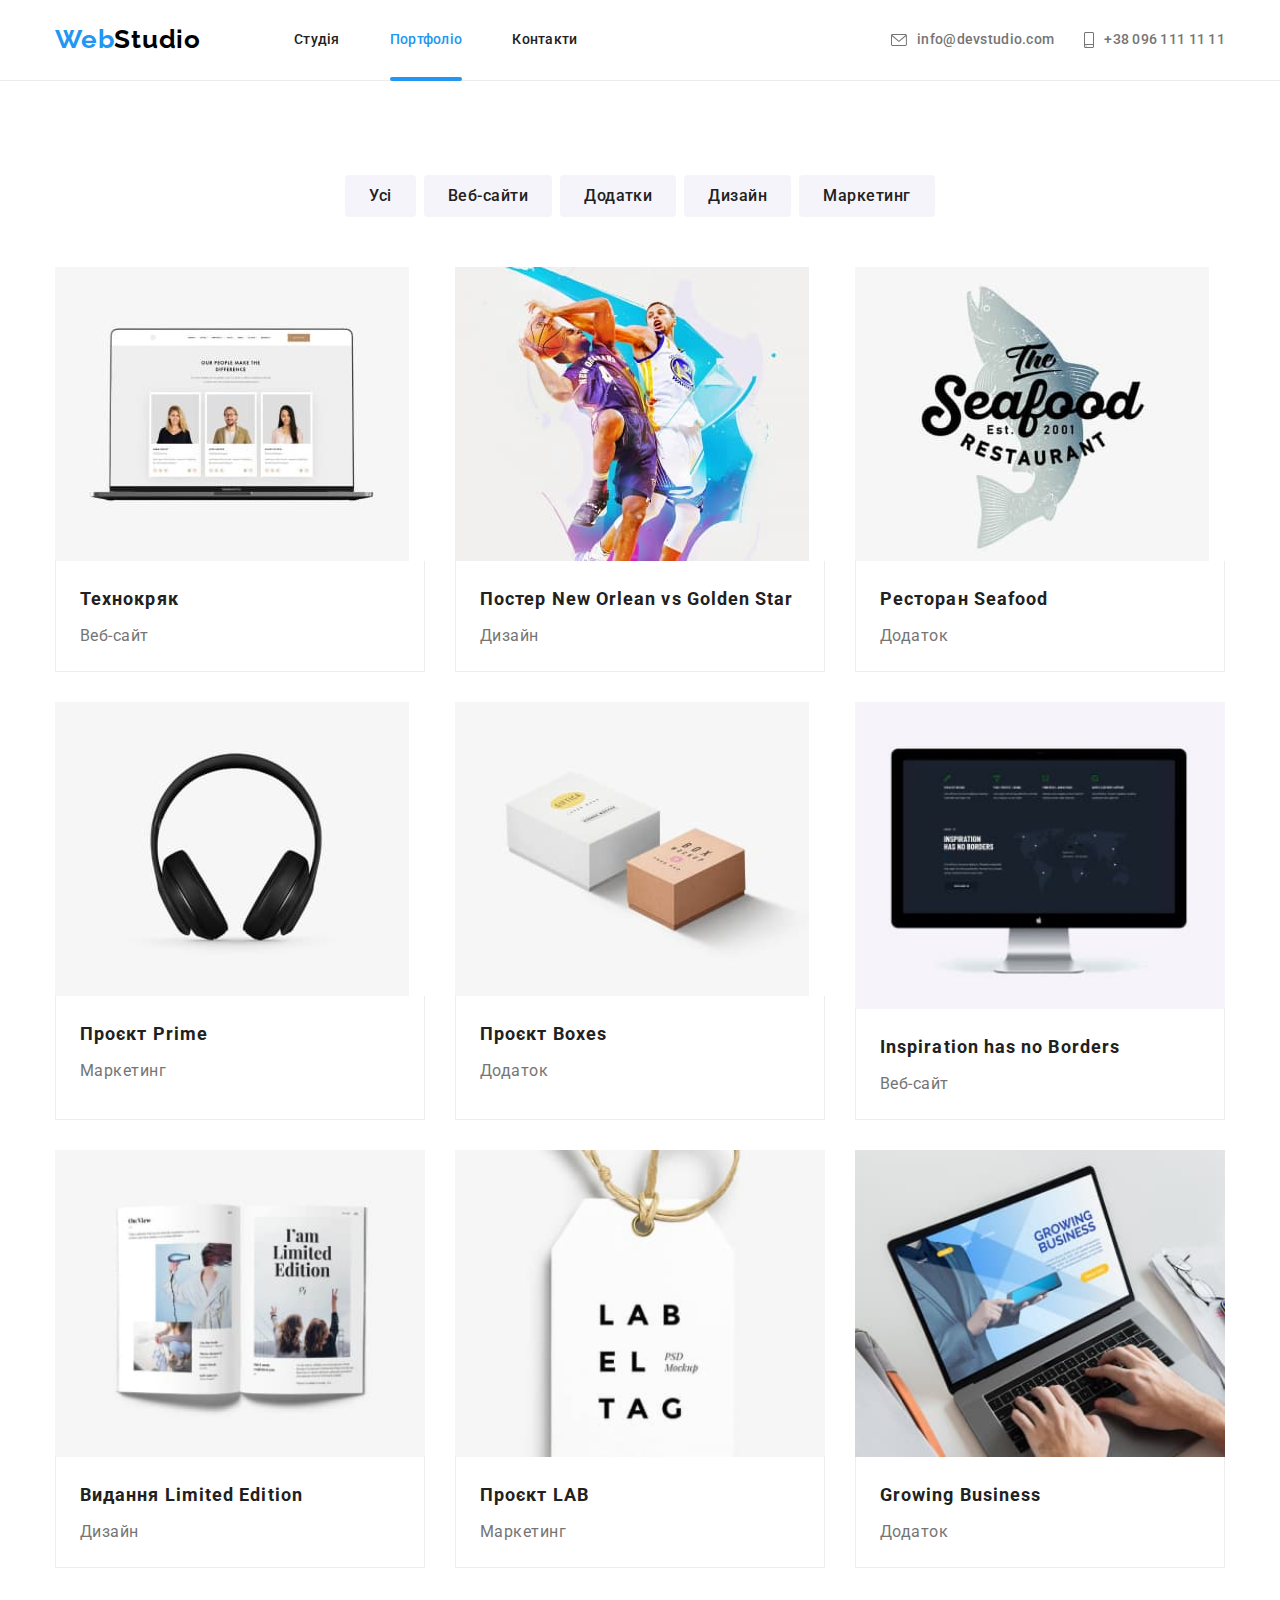
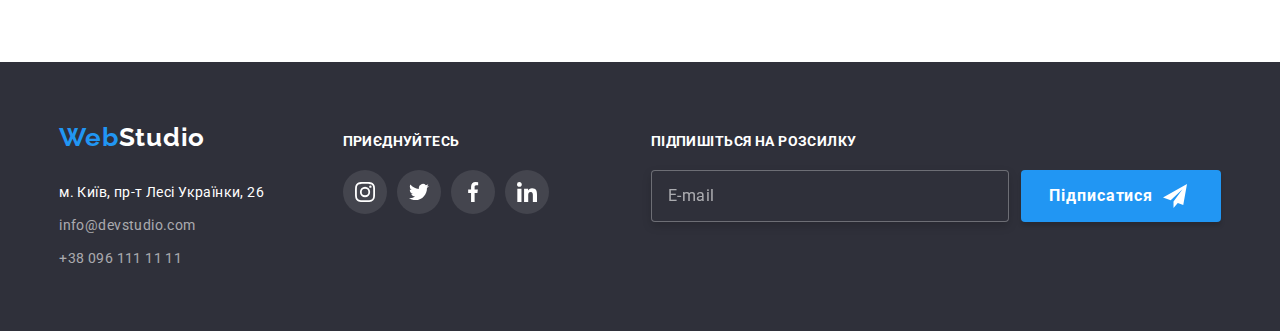
==== commit 1d3a1669: "Update portfolio.html" ====
--- a/portfolio.html
+++ b/portfolio.html
@@ -241,9 +241,10 @@
                             <div class="project-list__container">
 
                                 <picture>
+                                    
+                                    <source media="(min-width: 768px)" srcset="./images/web-inspiration-tablet-@1x.jpg 1x, ./images/web-inspiration-tablet-@2x.jpg 2x">
                                     <source media="(max-width: 767px)" srcset="./images/web-inspiration-mobile-@1x.jpg 1x, ./images/web-inspiration-mobile-@2x.jpg 2x">
-                                    <source media="(min-width: 768px)" srcset="./images/web-inspiration-tablet-@1x.jpg 1x, ./images/web-inspiration-tablet-@2x.jpg 2x">
-                                    <img src="./images/web-inspiration.jpg" alt="Монітор комп'ютера" max-width="100%">
+                                    <img src="./images/web-inspiration.jpg" alt="Монітор комп'ютера" width="100%">
                                 </picture>
 
                                 <!-- Вспливаюча картка -->
@@ -269,9 +270,10 @@
                             <div class="project-list__container">
 
                                 <picture>
+
+                                    <source media="(min-width: 768px)" srcset="./images/des-limited-tablet-@1x.jpg 1x, ./images/des-limited-tablet-@2x.jpg 2x">
                                     <source media="(max-width: 767px)" srcset="./images/des-limited-mobile-@1x.jpg 1x, ./images/des-limited-mobile-@2x.jpg 2x">
-                                    <source media="(min-width: 768px)" srcset="./images/des-limited-tablet-@1x.jpg 1x, ./images/des-limited-tablet-@2x.jpg 2x">
-                                    <img src="./images/des-limited.jpg" alt="Журнал Limited Edition" max-width="100%">
+                                    <img src="./images/des-limited.jpg" alt="Журнал Limited Edition" width="100%">
                                 </picture>
 
                                 <!-- Вспливаюча картка -->
@@ -297,9 +299,10 @@
                             <div class="project-list__container">
 
                                 <picture>
+                                    
+                                    <source media="(min-width: 768px)" srcset="./images/mark-lab-tablet-@1x.jpg 1x, ./images/mark-lab-tablet-@2x.jpg 2x">
                                     <source media="(max-width: 767px)" srcset="./images/mark-lab-mobile-@1x.jpg 1x, ./images/mark-lab-mobile-@2x.jpg 2x">
-                                    <source media="(min-width: 768px)" srcset="./images/mark-lab-tablet-@1x.jpg 1x, ./images/mark-lab-tablet-@2x.jpg 2x">
-                                    <img src="./images/mark-lab.jpg" alt="Логотип проєкту LAB" max-width="100%">
+                                    <img src="./images/mark-lab.jpg" alt="Логотип проєкту LAB" width="100%">
                                 </picture>
 
                                 <!-- Вспливаюча картка -->
@@ -325,9 +328,10 @@
                             <div class="project-list__container">
 
                                 <picture>
+                                    
+                                    <source media="(min-width: 768px)" srcset="./images/add-business-tablet-@1x.jpg 1x, ./images/add-business-tablet-@2x.jpg 2x">
                                     <source media="(max-width: 767px)" srcset="./images/add-business-mobile-@1x.jpg 1x, ./images/add-business-mobile-@2x.jpg 2x">
-                                    <source media="(min-width: 768px)" srcset="./images/add-business-tablet-@1x.jpg 1x, ./images/add-business-tablet-@2x.jpg 2x">
-                                    <img src="./images/add-business.jpg" alt="Ноутбук з додатком Growing Business" max-width="100%">
+                                    <img src="./images/add-business.jpg" alt="Ноутбук з додатком Growing Business" width="100%">
                                 </picture>
 
                                 <!-- Вспливаюча картка -->
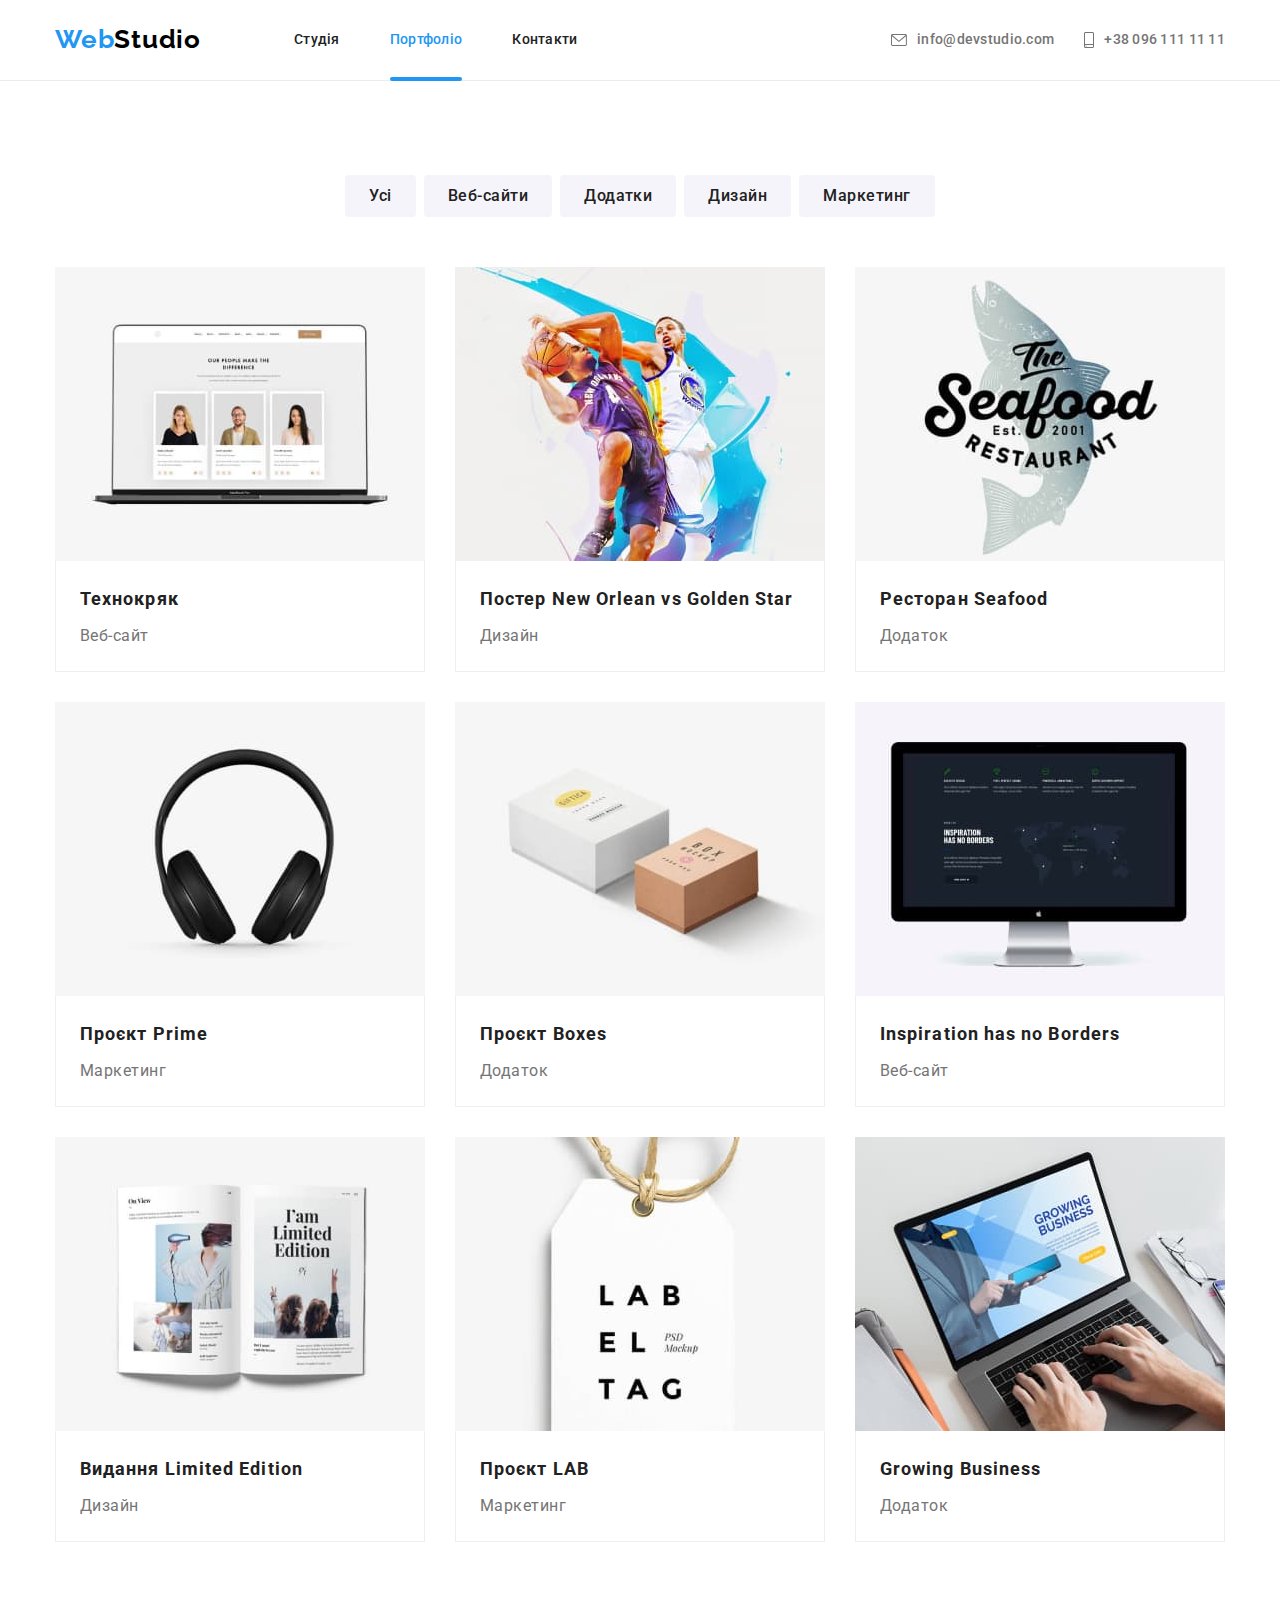
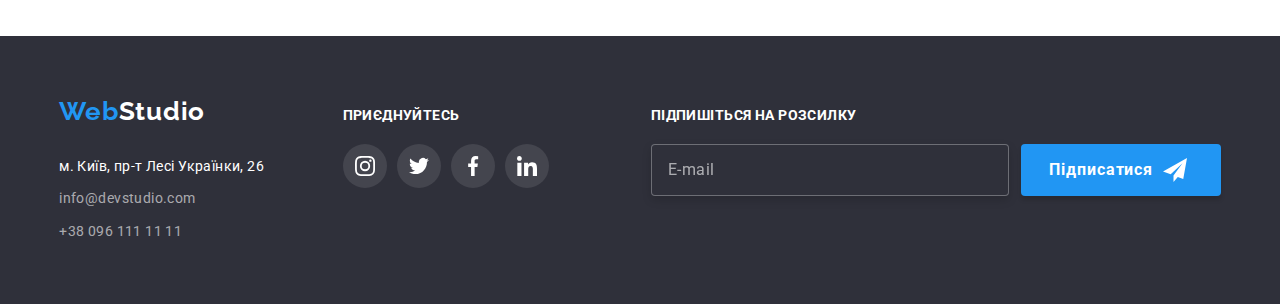
==== commit 55db0d79: "адаптує картки портфоліо" ====
--- a/portfolio.html
+++ b/portfolio.html
@@ -101,8 +101,9 @@
                             <div class="project-list__container">
 
                                 <picture>
+                                    <source media="(min-width: 1200px)" srcset="./images/web-technokr-desktop-@1x.jpg 1x, ./images/web-technokr-desktop-@2x.jpg 2x">
+                                    <source media="(min-width: 768px)" srcset="./images/web-technokr-tablet-@1x.jpg 1x, ./images/web-technokr-tablet-@2x.jpg 2x">
                                     <source media="(max-width: 767px)" srcset="./images/web-technokr-mobile-@1x.jpg 1x, ./images/web-technokr-mobile-@2x.jpg 2x">
-                                    <source media="(min-width: 768px)" srcset="./images/web-technokr-tablet-@1x.jpg 1x, ./images/web-technokr-tablet-@2x.jpg 2x">
                                     <img src="./images/web-technokr.jpg" alt="Вигляд сайту Технокряк" max-width="100%">
                                 </picture>
                                 
@@ -129,8 +130,9 @@
                             <div class="project-list__container">
 
                                 <picture>
+                                    <source media="(min-width: 1200px)" srcset="./images/des-basket-desktop-@1x.jpg 1x, ./images/des-basket-desktop-@2x.jpg 2x">
+                                    <source media="(min-width: 768px)" srcset="./images/des-basket-tablet-@1x.jpg 1x, ./images/des-basket-tablet-@2x.jpg 2x">
                                     <source media="(max-width: 767px)" srcset="./images/des-basket-mobile-@1x.jpg 1x, ./images/des-basket-mobile-@2x.jpg 2x">
-                                    <source media="(min-width: 768px)" srcset="./images/des-basket-tablet-@1x.jpg 1x, ./images/des-basket-tablet-@2x.jpg 2x">
                                     <img src="./images/des-basket.jpg" alt="Два баскетболіста з м'ячем" max-width="100%">
                                 </picture>
                             
@@ -157,8 +159,9 @@
                             <div class="project-list__container">
 
                                 <picture>
+                                    <source media="(min-width: 1200px)" srcset="./images/add-seafood-desktop-@1x.jpg 1x, ./images/add-seafood-desktop-@2x.jpg 2x">
+                                    <source media="(min-width: 768px)" srcset="./images/add-seafood-tablet-@1x.jpg 1x, ./images/add-seafood-tablet-@2x.jpg 2x">
                                     <source media="(max-width: 767px)" srcset="./images/add-seafood-mobile-@1x.jpg 1x, ./images/add-seafood-mobile-@2x.jpg 2x">
-                                    <source media="(min-width: 768px)" srcset="./images/add-seafood-tablet-@1x.jpg 1x, ./images/add-seafood-tablet-@2x.jpg 2x">
                                     <img src="./images/add-seafood.jpg" alt="Логотип ресторану Seafood" max-width="100%">
                                 </picture>
 
@@ -185,8 +188,9 @@
                             <div class="project-list__container">
 
                                 <picture>
+                                    <source media="(min-width: 1200px)" srcset="./images/mark-prime-desktop-@1x.jpg 1x, ./images/mark-prime-desktop-@2x.jpg 2x">
+                                    <source media="(min-width: 768px)" srcset="./images/mark-prime-tablet-@1x.jpg 1x, ./images/mark-prime-tablet-@2x.jpg 2x">
                                     <source media="(max-width: 767px)" srcset="./images/mark-prime-mobile-@1x.jpg 1x, ./images/mark-prime-mobile-@2x.jpg 2x">
-                                    <source media="(min-width: 768px)" srcset="./images/mark-prime-tablet-@1x.jpg 1x, ./images/mark-prime-tablet-@2x.jpg 2x">
                                     <img src="./images/mark-prime.jpg" alt="Великі навушники" max-width="100%">
                                 </picture>
 
@@ -213,8 +217,9 @@
                             <div class="project-list__container">
 
                                 <picture>
+                                    <source media="(min-width: 1200px)" srcset="./images/add-boxes-desktop-@1x.jpg 1x, ./images/add-boxes-desktop-@2x.jpg 2x">
+                                    <source media="(min-width: 768px)" srcset="./images/add-boxes-tablet-@1x.jpg 1x, ./images/add-boxes-tablet-@2x.jpg 2x">
                                     <source media="(max-width: 767px)" srcset="./images/add-boxes-mobile-@1x.jpg 1x, ./images/add-boxes-mobile-@2x.jpg 2x">
-                                    <source media="(min-width: 768px)" srcset="./images/add-boxes-tablet-@1x.jpg 1x, ./images/add-boxes-tablet-@2x.jpg 2x">
                                     <img src="./images/add-boxes.jpg" alt="Вигляд додатку Boxes" max-width="100%">
                                 </picture>
 
@@ -241,7 +246,7 @@
                             <div class="project-list__container">
 
                                 <picture>
-                                    
+                                    <source media="(min-width: 1200px)" srcset="./images/web-inspiration-desktop-@1x.jpg 1x, ./images/web-inspiration-desktop-@2x.jpg 2x">
                                     <source media="(min-width: 768px)" srcset="./images/web-inspiration-tablet-@1x.jpg 1x, ./images/web-inspiration-tablet-@2x.jpg 2x">
                                     <source media="(max-width: 767px)" srcset="./images/web-inspiration-mobile-@1x.jpg 1x, ./images/web-inspiration-mobile-@2x.jpg 2x">
                                     <img src="./images/web-inspiration.jpg" alt="Монітор комп'ютера" width="100%">
@@ -270,7 +275,7 @@
                             <div class="project-list__container">
 
                                 <picture>
-
+                                    <source media="(min-width: 1200px)" srcset="./images/des-limited-desktop-@1x.jpg 1x, ./images/des-limited-desktop-@2x.jpg 2x">
                                     <source media="(min-width: 768px)" srcset="./images/des-limited-tablet-@1x.jpg 1x, ./images/des-limited-tablet-@2x.jpg 2x">
                                     <source media="(max-width: 767px)" srcset="./images/des-limited-mobile-@1x.jpg 1x, ./images/des-limited-mobile-@2x.jpg 2x">
                                     <img src="./images/des-limited.jpg" alt="Журнал Limited Edition" width="100%">
@@ -299,7 +304,7 @@
                             <div class="project-list__container">
 
                                 <picture>
-                                    
+                                    <source media="(min-width: 1200px)" srcset="./images/mark-lab-desktop-@1x.jpg 1x, ./images/mark-lab-desktop-@2x.jpg 2x">
                                     <source media="(min-width: 768px)" srcset="./images/mark-lab-tablet-@1x.jpg 1x, ./images/mark-lab-tablet-@2x.jpg 2x">
                                     <source media="(max-width: 767px)" srcset="./images/mark-lab-mobile-@1x.jpg 1x, ./images/mark-lab-mobile-@2x.jpg 2x">
                                     <img src="./images/mark-lab.jpg" alt="Логотип проєкту LAB" width="100%">
@@ -328,7 +333,7 @@
                             <div class="project-list__container">
 
                                 <picture>
-                                    
+                                    <source media="(min-width: 1200px)" srcset="./images/add-business-desktop-@1x.jpg 1x, ./images/add-business-desktop-@2x.jpg 2x">
                                     <source media="(min-width: 768px)" srcset="./images/add-business-tablet-@1x.jpg 1x, ./images/add-business-tablet-@2x.jpg 2x">
                                     <source media="(max-width: 767px)" srcset="./images/add-business-mobile-@1x.jpg 1x, ./images/add-business-mobile-@2x.jpg 2x">
                                     <img src="./images/add-business.jpg" alt="Ноутбук з додатком Growing Business" width="100%">
